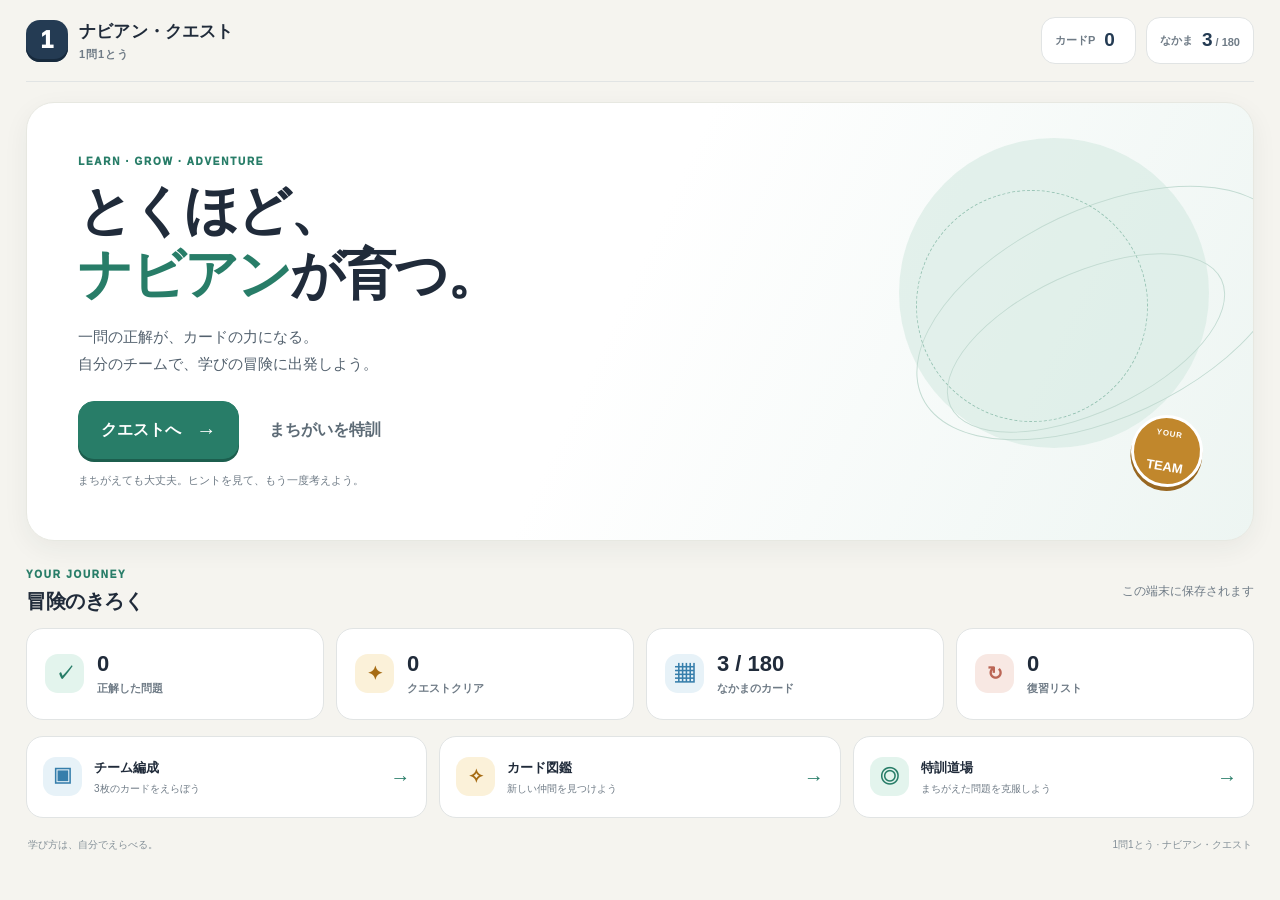
==== quest.html @ 5039669b "カードの見た目と演出を強化: レアリティの輝き（ホロ/虹）・スキルリボン・ダメージ表示と揺れ演出・ランダムパック（3枚/かぶりなし）を追加" ====
<!doctype html>
<html lang="ja">
<head>
  <meta charset="utf-8">
  <meta name="viewport" content="width=device-width,initial-scale=1,viewport-fit=cover">
  <meta name="theme-color" content="#f5f4ef">
  <meta name="description" content="ナビアンのカードと一緒に、問題を解いて冒険しよう。">
  <title>ナビアン・クエスト｜1問1とう</title>
  <link rel="stylesheet" href="css/quest.css">
</head>
<body>
<div class="app-shell">
  <header class="topbar">
    <button class="brand" data-action="home" aria-label="ホームへ">
      <span class="brand-mark">1</span>
      <span class="brand-copy"><strong>ナビアン・クエスト</strong><small>1問1とう</small></span>
    </button>
    <div class="top-stats" aria-label="きろく">
      <div class="top-stat"><span>カードP</span><strong id="topPoints">0</strong></div>
      <div class="top-stat"><span>なかま</span><strong id="topOwned">3<small> / 180</small></strong></div>
    </div>
  </header>

  <main>
    <section id="screen-home" class="screen active" aria-labelledby="homeTitle">
      <div class="hero">
        <div class="hero-copy">
          <p class="eyebrow">LEARN · GROW · ADVENTURE</p>
          <h1 id="homeTitle">とくほど、<br><span>ナビアン</span>が育つ。</h1>
          <p class="hero-lead">一問の正解が、カードの力になる。<br>自分のチームで、学びの冒険に出発しよう。</p>
          <div class="hero-actions">
            <button class="button primary large" data-action="setup"><span>クエストへ</span><span class="button-arrow">→</span></button>
            <button class="button quiet" data-action="training">まちがいを特訓</button>
          </div>
          <p class="hero-note">まちがえても大丈夫。ヒントを見て、もう一度考えよう。</p>
        </div>
        <div class="hero-showcase">
          <div class="hero-orbit orbit-one"></div>
          <div class="hero-orbit orbit-two"></div>
          <div id="heroCardStack" class="hero-card-stack" aria-label="チームのカード"></div>
          <div class="hero-sticker"><span>YOUR</span><strong>TEAM</strong></div>
        </div>
      </div>

      <div class="dashboard">
        <div class="dashboard-heading"><div><p class="eyebrow">YOUR JOURNEY</p><h2>冒険のきろく</h2></div><span class="muted">この端末に保存されます</span></div>
        <div class="stats-grid">
          <article class="stat-card"><span class="stat-icon mint">✓</span><div><strong id="statCorrect">0</strong><span>正解した問題</span></div></article>
          <article class="stat-card"><span class="stat-icon amber">✦</span><div><strong id="statClears">0</strong><span>クエストクリア</span></div></article>
          <article class="stat-card"><span class="stat-icon blue">▦</span><div><strong id="statCollection">3 / 180</strong><span>なかまのカード</span></div></article>
          <article class="stat-card"><span class="stat-icon coral">↻</span><div><strong id="statMistakes">0</strong><span>復習リスト</span></div></article>
        </div>
      </div>

      <div class="home-shortcuts">
        <button class="shortcut-card" data-action="team"><span class="shortcut-icon blue">▣</span><span><strong>チーム編成</strong><small>3枚のカードをえらぼう</small></span><span class="shortcut-arrow">→</span></button>
        <button class="shortcut-card" data-action="collection"><span class="shortcut-icon amber">✧</span><span><strong>カード図鑑</strong><small>新しい仲間を見つけよう</small></span><span class="shortcut-arrow">→</span></button>
        <button class="shortcut-card" data-action="training"><span class="shortcut-icon mint">◎</span><span><strong>特訓道場</strong><small>まちがえた問題を克服しよう</small></span><span class="shortcut-arrow">→</span></button>
      </div>
      <footer class="home-foot"><span>学び方は、自分でえらべる。</span><span>1問1とう · ナビアン・クエスト</span></footer>
    </section>

    <section id="screen-setup" class="screen" aria-labelledby="setupTitle" hidden>
      <div class="page-heading">
        <button class="back-button" data-action="home">← ホーム</button>
        <div><p class="eyebrow">READY FOR ADVENTURE</p><h1 id="setupTitle">どんな冒険に出る？</h1><p class="muted">学年と教科をえらんで、今の自分に合う問題に挑戦しよう。</p></div>
      </div>
      <div class="setup-layout">
        <section class="panel setup-panel">
          <div class="panel-heading"><span class="step-number">01</span><div><h2>学年をえらぶ</h2><p>今遊べる問題から選べます。</p></div></div>
          <div id="gradeChoices" class="grade-choices"></div>
          <div class="panel-heading subject-heading"><span class="step-number">02</span><div><h2>教科をえらぶ</h2><p>ひとつの教科でも、ミックスでもOK。</p></div></div>
          <div id="subjectChoices" class="subject-choices"></div>
          <p id="setupMessage" class="setup-message" aria-live="polite">問題を読み込んでいます。</p>
          <div class="setup-bottom"><div><strong id="setupQuestionCount">5問</strong><span id="setupModeText">・クエストバトル</span></div><button id="startSetupButton" class="button primary large">クエスト開始 <span class="button-arrow">→</span></button></div>
        </section>
        <aside class="panel side-note">
          <div class="side-note-symbol">✦</div><h2>ヒントは、<br>いつでも味方。</h2>
          <p>わからない問題が出たら、ヒントを使って考え直せます。まちがえた問題は特訓帳に残るので、あとから何度でも練習できます。</p>
          <div class="rule-row"><span class="rule-dot green"></span><span>正解でカードPと経験値</span></div>
          <div class="rule-row"><span class="rule-dot yellow"></span><span>得意教科のカードはスキル発動</span></div>
          <div class="rule-row"><span class="rule-dot blue-dot"></span><span>カード集めは自分で選べる</span></div>
        </aside>
      </div>
    </section>

    <section id="screen-battle" class="screen" aria-labelledby="battleTitle" hidden>
      <div class="battle-toolbar">
        <button class="back-button" data-action="leave-run">← やめる</button>
        <div class="battle-title-group"><p class="eyebrow" id="battleModeEyebrow">NAVIAN QUEST</p><h1 id="battleTitle">クエストバトル</h1></div>
        <div class="battle-counter"><strong id="battleQuestionCount">1 / 5</strong><span id="battleSubjectLabel">1年・国語</span></div>
      </div>
      <div class="run-progress" id="runProgress" aria-label="問題の進み具合"></div>
      <div id="battleLayout" class="battle-layout">
        <aside id="enemyPanel" class="panel enemy-panel">
          <div class="panel-heading compact"><div><p class="eyebrow">OPPONENT</p><h2 id="enemyName">ナビアン</h2></div><span id="enemyRank" class="rank-pill">ナビアン</span></div>
          <div id="enemyCard" class="enemy-card"></div>
          <div class="enemy-subject-line"><span>得意教科</span><strong id="enemySubject">算数</strong></div>
          <div class="enemy-health"><div><span>パワー</span><strong><span id="enemyHp">10</span> / <span id="enemyMaxHp">10</span></strong></div><div class="health-track"><i id="enemyHpBar"></i></div></div>
          <p id="enemyStatus" class="enemy-status">正解して、カードの力を見せよう。</p>
        </aside>

        <section class="panel question-panel">
          <div class="question-topline"><span id="questionBadge" class="question-badge">1年・国語</span><span id="comboBadge" class="combo-badge">連続正解 0</span></div>
          <div class="question-number">QUESTION <strong id="questionNumber">01</strong></div>
          <h2 id="questionText" class="question-text">問題を読み込んでいます。</h2>
          <div id="preHint" class="pre-hint" hidden></div>
          <div id="answerChoices" class="answer-choices"></div>
          <div id="feedbackPanel" class="feedback-panel" hidden aria-live="polite">
            <div id="feedbackSymbol" class="feedback-symbol">✓</div>
            <div class="feedback-copy"><strong id="feedbackTitle">正解！</strong><p id="feedbackBody"></p><div id="feedbackActions" class="feedback-actions"></div></div>
          </div>
          <p class="question-footnote">あせらず、問題を最後まで読んでから答えよう。</p>
        </section>

        <aside id="partyPanel" class="panel party-panel">
          <div class="panel-heading compact"><div><p class="eyebrow">YOUR TEAM</p><h2>いっしょに戦う仲間</h2></div></div>
          <p class="party-help" id="partyHelp">問題ごとにカードが交代。正解すると経験値がたまります。</p>
          <div id="teamPower" class="team-power" hidden>
            <div class="team-power-head"><span>チームパワー</span><strong><span id="teamHp">20</span> / <span id="teamMaxHp">20</span></strong></div>
            <div class="health-track team"><i id="teamHpBar"></i></div>
            <p id="teamStatus" class="team-status"></p>
          </div>
          <div id="teamRail" class="team-rail"></div>
          <div id="practiceBuddy" class="practice-buddy" hidden><span class="buddy-mark">◎</span><strong>特訓モード</strong><p>相手も制限時間もありません。覚えることに集中しよう。</p></div>
        </aside>
      </div>
    </section>

    <section id="screen-result" class="screen" aria-labelledby="resultTitle" hidden>
      <div class="result-shell">
        <div id="resultMark" class="result-mark">✦</div><p class="eyebrow" id="resultEyebrow">QUEST REPORT</p>
        <h1 id="resultTitle">クエストクリア！</h1>
        <p id="resultLead" class="result-lead">よくがんばったね。</p>
        <div id="resultStats" class="result-stats"></div>
        <div id="resultLevelUps" class="levelup-list"></div>
        <p id="resultLearningNote" class="result-learning-note"></p>
        <div class="result-actions"><button class="button primary large" data-action="replay">もう一度挑戦 <span class="button-arrow">→</span></button><button class="button secondary" data-action="training">特訓する</button><button class="button quiet" data-action="home">ホームへ</button></div>
      </div>
    </section>

    <section id="screen-training" class="screen" aria-labelledby="trainingTitle" hidden>
      <div class="page-heading">
        <button class="back-button" data-action="home">← ホーム</button>
        <div><p class="eyebrow">LEARN FROM EVERY TRY</p><h1 id="trainingTitle">特訓道場</h1><p class="muted">まちがいは、できるようになるための手がかり。</p></div>
      </div>
      <div class="training-layout">
        <section class="panel training-main">
          <div class="training-intro"><span class="training-emblem">◎</span><div><h2>まちがえた問題を、味方にする。</h2><p>正解できたら、1日後・3日後・7日後…と間隔をあけて復習。忘れにくい力を育てよう。</p></div></div>
          <div class="training-count-line"><strong id="trainingDueCount">0問</strong><span>いま復習する問題</span></div>
          <div id="mistakeList" class="mistake-list"></div>
          <button id="startMistakesButton" class="button primary large full" data-action="practice-mistakes">まちがい問題で特訓 <span class="button-arrow">→</span></button>
        </section>
        <aside class="panel training-options">
          <p class="eyebrow">CHOOSE YOUR PRACTICE</p><h2>教科を選んで練習</h2><p>バトルではなく、問題に集中してじっくり取り組めます。ここでもカードの経験値がたまります。</p><button class="button secondary full" data-action="choose-practice">教科別に特訓する →</button>
        </aside>
      </div>
    </section>

    <section id="screen-team" class="screen" aria-labelledby="teamTitle" hidden>
      <div class="page-heading">
        <button class="back-button" data-action="home">← ホーム</button>
        <div><p class="eyebrow">BUILD YOUR TEAM</p><h1 id="teamTitle">チーム編成</h1><p class="muted">いっしょに冒険するカードを、最大3枚選ぼう。</p></div>
      </div>
      <div class="panel">
        <div class="panel-heading"><div><h2>出発チーム</h2><p id="teamSelectedCount">3 / 3枚 選択中</p></div><button class="button secondary" data-action="collection">カードをさがす →</button></div>
        <div id="teamGrid" class="owned-card-grid"></div>
      </div>
    </section>

    <section id="screen-collection" class="screen" aria-labelledby="collectionTitle" hidden>
      <div class="page-heading">
        <button class="back-button" data-action="home">← ホーム</button>
        <div><p class="eyebrow">NAVIAN LIBRARY</p><h1 id="collectionTitle">ナビアン図鑑</h1><p class="muted">ほしい仲間を選んで集めることも、パックで新しい出会いを楽しむこともできるよ。</p></div>
      </div>
      <div class="panel collection-panel">
        <div class="pack-banner">
          <div class="pack-banner-copy"><strong>🎁 ランダムパック（3枚入り）</strong><p>まだ出会っていない仲間が出てきます。レアなボスナビが出ることも。かぶりは出ません。</p></div>
          <button class="button primary" id="packButton" data-action="buy-pack">100Pでパックを開く</button>
        </div>
        <div class="collection-toolbar">
          <div id="collectionFilters" class="filter-row">
            <button class="filter-chip active" data-filter="all">すべて</button>
            <button class="filter-chip" data-filter="owned">なかま</button>
            <button class="filter-chip" data-filter="unowned">まだ出会っていない</button>
          </div>
          <label class="search-box"><span aria-hidden="true">⌕</span><input id="collectionSearch" type="search" placeholder="名前・教科でさがす" autocomplete="off"></label>
        </div>
        <div class="collection-summary"><span id="collectionCount">180体</span><span>カードP <strong id="collectionPoints">0</strong></span></div>
        <div id="collectionGrid" class="collection-grid"></div>
        <div class="collection-more-wrap"><button id="moreCardsButton" class="button secondary" data-action="more-cards">もっと見る</button></div>
      </div>
    </section>
  </main>
  <div id="packOverlay" class="pack-overlay" hidden>
    <div class="pack-box">
      <p class="eyebrow">RANDOM PACK</p>
      <h2>カードパック</h2>
      <p class="pack-lead">カードをタップして開けよう！</p>
      <div id="packCards" class="pack-cards"></div>
      <div class="pack-actions"><button class="button primary large" data-action="close-pack">仲間を確認する →</button></div>
    </div>
  </div>
  <div id="toast" class="toast" role="status" aria-live="polite"></div>
</div>

<script src="data/subjects.js"></script>
<script src="data/monsters.js"></script>
<script type="module" src="js/quest.js"></script>
</body>
</html>
---- css/quest.css ----
:root{color-scheme:light;--bg:#f5f4ef;--paper:#fff;--ink:#202b3a;--muted:#6f7b86;--line:#e1e4e4;--navy:#243b53;--blue:#367eab;--blue-soft:#e7f2f8;--green:#287d68;--green-soft:#e3f4ed;--amber:#c1872c;--amber-soft:#fbf1d9;--coral:#bb6656;--coral-soft:#f8e8e3;--shadow:0 8px 26px rgba(32,43,58,.06);--radius:22px}
*{box-sizing:border-box}
html{min-height:100%;background:var(--bg);scroll-behavior:smooth}
body{margin:0;min-height:100vh;color:var(--ink);background:var(--bg);font-family:-apple-system,BlinkMacSystemFont,"Hiragino Kaku Gothic ProN","Yu Gothic",Meiryo,sans-serif;line-height:1.5}
button,input{font:inherit}
button{cursor:pointer;touch-action:manipulation}
button:focus-visible,input:focus-visible{outline:3px solid #5aa2d3;outline-offset:3px}
button:disabled{opacity:.44;cursor:not-allowed;transform:none!important;box-shadow:none!important}
[hidden]{display:none!important}
.app-shell{max-width:1320px;margin:0 auto;padding:0 26px 30px}
.topbar{height:82px;display:flex;align-items:center;justify-content:space-between;gap:16px;border-bottom:1px solid var(--line)}
.brand{display:flex;align-items:center;gap:11px;border:0;background:transparent;color:var(--ink);padding:6px 0;text-align:left}
.brand-mark{width:42px;height:42px;display:grid;place-items:center;border-radius:14px;background:var(--navy);color:#fff;font-size:23px;font-weight:1000;box-shadow:inset 0 -3px 0 #172a3d}
.brand-copy{display:grid;gap:1px}.brand-copy strong{font-size:17px;font-weight:900;letter-spacing:.01em}.brand-copy small{font-size:11px;color:var(--muted);font-weight:800;letter-spacing:.09em}
.top-stats{display:flex;gap:10px}.top-stat{display:flex;align-items:center;gap:9px;padding:8px 13px;background:#fff;border:1px solid var(--line);border-radius:14px;min-width:95px}.top-stat span{font-size:11px;color:var(--muted);font-weight:800}.top-stat strong{font-size:19px;color:var(--navy);font-variant-numeric:tabular-nums}.top-stat strong small{font-size:11px;color:var(--muted);font-weight:700}
main{padding-top:20px}.screen{display:none}.screen.active{display:block}
.hero{position:relative;display:grid;grid-template-columns:minmax(0,1.1fr) minmax(320px,.9fr);min-height:340px;overflow:hidden;border:1px solid #e7e8e1;border-radius:28px;background:linear-gradient(115deg,#fff 0%,#fff 48%,#edf5f2 100%);box-shadow:var(--shadow)}
.hero-copy{z-index:2;padding:clamp(28px,4vw,54px) clamp(26px,4vw,54px);align-self:center}.eyebrow{margin:0 0 10px;color:var(--green);font-size:10px;font-weight:1000;letter-spacing:.17em}.hero h1{margin:0;font-size:clamp(33px,4.2vw,54px);line-height:1.18;letter-spacing:-.04em;font-weight:1000}.hero h1 span{color:var(--green)}.hero-lead{margin:17px 0 0;color:#53616e;font-size:15px;line-height:1.8}.hero-actions{display:flex;align-items:center;flex-wrap:wrap;gap:10px;margin-top:24px}.hero-note{margin:13px 0 0;color:var(--muted);font-size:11px}
.hero-showcase{position:relative;min-height:320px;display:grid;place-items:center;overflow:hidden}.hero-showcase:before{content:"";position:absolute;width:310px;height:310px;border-radius:50%;background:#d8ebe4;opacity:.65;right:8%;top:8%}.hero-showcase:after{content:"";position:absolute;width:230px;height:230px;border-radius:50%;border:1px dashed #9ac5b6;right:19%;top:20%}.hero-orbit{position:absolute;z-index:0;border:1px solid #c4dcd3;border-radius:50%;transform:rotate(-25deg)}.orbit-one{width:400px;height:210px;right:-9%;top:24%}.orbit-two{width:300px;height:140px;right:3%;top:39%}
.hero-card-stack{position:relative;z-index:1;display:flex;align-items:center;justify-content:center;width:100%;padding-top:4px}.hero-card{width:clamp(90px,12vw,132px);margin-left:-16px;transform:rotate(var(--tilt,0deg)) translateY(var(--lift,0));filter:drop-shadow(0 12px 10px #2b46501a)}.hero-card:first-child{margin-left:0;--tilt:-12deg;--lift:17px}.hero-card:nth-child(2){z-index:2;--tilt:1deg;--lift:-8px}.hero-card:nth-child(3){--tilt:12deg;--lift:17px}.hero-card .battle-card{width:100%;border-radius:13px}.hero-card-name{display:block;margin-top:5px;text-align:center;font-size:11px;font-weight:900}
.hero-sticker{position:absolute;z-index:3;right:9%;bottom:12%;display:grid;place-items:center;width:72px;height:72px;border:3px solid #fff;border-radius:50%;background:var(--amber);color:#fff;box-shadow:0 4px 0 #986721;transform:rotate(9deg)}.hero-sticker span{font-size:8px;font-weight:900;letter-spacing:.1em}.hero-sticker strong{font-size:13px;line-height:1.1}
.button{min-height:52px;display:inline-flex;align-items:center;justify-content:center;gap:15px;padding:12px 19px;border:1px solid #d9e0e3;border-radius:14px;background:#fff;color:var(--ink);font-weight:900;box-shadow:0 3px 0 #dfe3e4;transition:transform .14s,box-shadow .14s,background .14s}.button:hover:not(:disabled){transform:translateY(-2px);box-shadow:0 5px 0 #dfe3e4}.button:active:not(:disabled){transform:translateY(1px);box-shadow:0 1px 0 #dfe3e4}.button.primary{background:var(--green);border-color:var(--green);color:#fff;box-shadow:0 3px 0 #1c5e4e}.button.primary:hover:not(:disabled){box-shadow:0 5px 0 #1c5e4e}.button.secondary{background:var(--blue-soft);border-color:#d1e5f0;color:#225f84;box-shadow:0 3px 0 #c6dce8}.button.quiet{min-height:44px;border-color:transparent;background:transparent;color:#5d6b76;box-shadow:none}.button.large{min-height:58px;padding:14px 22px;border-radius:16px;font-size:16px}.button.full{width:100%}.button-arrow{font-size:20px;line-height:1}
.dashboard{margin-top:26px}.dashboard-heading,.panel-heading{display:flex;justify-content:space-between;align-items:center;gap:14px}.dashboard-heading{margin-bottom:12px}.dashboard-heading h2,.panel-heading h2{margin:0;font-size:20px;letter-spacing:-.02em}.dashboard-heading .eyebrow{margin-bottom:4px}.muted{color:var(--muted);font-size:12px;line-height:1.7}.stats-grid{display:grid;grid-template-columns:repeat(4,minmax(0,1fr));gap:12px}.stat-card{min-height:92px;display:flex;align-items:center;gap:13px;padding:18px;border:1px solid var(--line);border-radius:17px;background:#fff}.stat-icon,.shortcut-icon{flex:0 0 auto;display:grid;place-items:center;width:39px;height:39px;border-radius:13px;font-weight:1000;font-size:19px}.stat-icon.mint,.shortcut-icon.mint{background:var(--green-soft);color:var(--green)}.stat-icon.amber,.shortcut-icon.amber{background:var(--amber-soft);color:#a66c14}.stat-icon.blue,.shortcut-icon.blue{background:var(--blue-soft);color:var(--blue)}.stat-icon.coral{background:var(--coral-soft);color:var(--coral)}.stat-card div{display:grid;gap:2px}.stat-card strong{font-size:22px;line-height:1.2;font-variant-numeric:tabular-nums}.stat-card span:last-child{font-size:11px;color:var(--muted);font-weight:800}
.home-shortcuts{display:grid;grid-template-columns:repeat(3,minmax(0,1fr));gap:12px;margin-top:16px}.shortcut-card{display:flex;align-items:center;gap:12px;min-height:82px;padding:14px 16px;text-align:left;border:1px solid var(--line);border-radius:17px;background:#fff;color:var(--ink);transition:transform .14s,border-color .14s}.shortcut-card:hover{transform:translateY(-2px);border-color:#c5d7d8}.shortcut-card>span:nth-child(2){display:grid;gap:3px;min-width:0}.shortcut-card strong{font-size:13px}.shortcut-card small{font-size:10px;color:var(--muted)}.shortcut-arrow{margin-left:auto;color:var(--green);font-size:20px}.home-foot{display:flex;justify-content:space-between;gap:15px;margin:19px 2px 0;color:#849098;font-size:10px}
.page-heading{display:grid;grid-template-columns:1fr;gap:12px;margin-bottom:18px}.back-button{width:max-content;min-height:38px;padding:7px 10px;border:1px solid transparent;border-radius:10px;background:transparent;color:#60707b;font-size:12px;font-weight:900;text-align:left}.back-button:hover{background:#e9efec}.page-heading h1{margin:0;font-size:clamp(27px,3vw,36px);letter-spacing:-.035em}.page-heading .eyebrow{margin-bottom:5px}.page-heading .muted{margin:7px 0 0;font-size:13px}
.setup-layout{display:grid;grid-template-columns:minmax(0,1fr) 280px;gap:16px;align-items:stretch}.panel{border:1px solid var(--line);border-radius:22px;background:#fff;box-shadow:var(--shadow);padding:24px}.setup-panel{padding:25px}.panel-heading{justify-content:flex-start}.panel-heading p{margin:4px 0 0;color:var(--muted);font-size:11px}.step-number{width:39px;height:39px;display:grid;place-items:center;flex:0 0 auto;border-radius:13px;background:var(--green-soft);color:var(--green);font-size:13px;font-weight:1000}.grade-choices{display:grid;grid-template-columns:repeat(3,minmax(0,1fr));gap:10px;margin:16px 0 22px}.grade-choice{min-height:64px;border:1px solid var(--line);border-radius:14px;background:#fafbf9;color:var(--ink);font-weight:900;font-size:15px}.grade-choice small{display:block;margin-top:2px;font-size:9px;font-weight:700;color:var(--muted)}.grade-choice.selected{background:var(--green-soft);border:2px solid #5aa78e;color:#1f6e59;box-shadow:inset 0 0 0 1px #fff}.subject-heading{padding-top:4px}.subject-choices{display:grid;grid-template-columns:repeat(3,minmax(0,1fr));gap:10px;margin:16px 0 8px}.subject-choice{min-height:76px;padding:10px;border:1px solid var(--line);border-radius:14px;background:#fbfcfb;color:var(--ink);font-weight:900}.subject-choice .subject-symbol{display:block;margin-bottom:3px;font-size:20px}.subject-choice small{display:block;margin-top:1px;font-size:9px;color:var(--muted);font-weight:700}.subject-choice.selected{background:var(--blue-soft);border:2px solid #71afcf;color:#1f6488}.subject-choice.mix{border-style:dashed}.setup-message{min-height:24px;margin:12px 0 0;color:var(--muted);font-size:11px}.setup-bottom{display:flex;align-items:center;justify-content:space-between;gap:14px;margin-top:12px;padding-top:17px;border-top:1px solid #edf0ee}.setup-bottom>div{display:grid;gap:2px}.setup-bottom strong{font-size:19px}.setup-bottom span{color:var(--muted);font-size:11px}.side-note{position:relative;overflow:hidden;background:#eef5f1;border-color:#d9e9e0;padding:26px}.side-note-symbol{display:grid;place-items:center;width:47px;height:47px;border-radius:15px;background:#d8ebe1;color:var(--green);font-size:26px}.side-note h2{margin:17px 0 12px;font-size:27px;line-height:1.3}.side-note>p{color:#61736d;font-size:12px;line-height:1.9}.rule-row{display:flex;align-items:center;gap:9px;margin-top:13px;font-size:11px;font-weight:800;color:#50625c}.rule-dot{width:9px;height:9px;border-radius:50%;background:var(--green)}.rule-dot.yellow{background:var(--amber)}.rule-dot.blue-dot{background:var(--blue)}
.battle-toolbar{display:grid;grid-template-columns:1fr auto 1fr;align-items:center;gap:14px;min-height:58px}.battle-title-group{text-align:center}.battle-title-group .eyebrow{margin:0 0 1px;font-size:9px}.battle-title-group h1{margin:0;font-size:20px}.battle-counter{justify-self:end;display:grid;gap:1px;text-align:right}.battle-counter strong{font-size:17px;font-variant-numeric:tabular-nums}.battle-counter span{font-size:10px;color:var(--muted)}.run-progress{display:grid;grid-auto-flow:column;grid-auto-columns:1fr;gap:6px;margin:8px 0 13px}.progress-step{height:5px;border-radius:99px;background:#e0e5e4}.progress-step.current{background:#75b9a1}.progress-step.done{background:var(--green)}
.battle-layout{display:grid;grid-template-columns:minmax(185px,.74fr) minmax(360px,1.5fr) minmax(190px,.76fr);gap:13px;align-items:stretch}.enemy-panel,.party-panel,.question-panel{padding:18px;min-width:0}.panel-heading.compact{align-items:flex-start}.panel-heading.compact .eyebrow{font-size:8px;margin-bottom:3px}.panel-heading.compact h2{font-size:16px}.rank-pill{padding:5px 8px;border-radius:99px;background:var(--amber-soft);color:#99691d;font-size:9px;font-weight:900;white-space:nowrap}.enemy-card{width:min(190px,100%);margin:9px auto 8px}.enemy-card .battle-card{width:100%;border-radius:15px}.enemy-card.is-defeated{filter:grayscale(.35);opacity:.58;transform:scale(.94)}.enemy-subject-line,.enemy-health>div:first-child{display:flex;align-items:center;justify-content:space-between;gap:8px}.enemy-subject-line{padding:8px 10px;border-radius:10px;background:#f4f6f3;font-size:10px}.enemy-subject-line span{color:var(--muted)}.enemy-subject-line strong{font-size:11px}.enemy-health{margin-top:14px}.enemy-health>div:first-child{font-size:10px;color:var(--muted);margin-bottom:6px}.enemy-health strong{color:var(--ink);font-variant-numeric:tabular-nums}.health-track{height:9px;border-radius:99px;background:#e8ebea;overflow:hidden}.health-track i{display:block;height:100%;width:100%;border-radius:99px;background:linear-gradient(90deg,#5cac8c,#9bcf85);transition:width .25s}.enemy-status{margin:10px 0 0;color:var(--muted);font-size:10px;line-height:1.6}.question-panel{display:flex;flex-direction:column;min-height:450px}.question-topline{display:flex;align-items:center;justify-content:space-between;gap:8px}.question-badge,.combo-badge{display:inline-flex;align-items:center;min-height:27px;padding:5px 9px;border-radius:99px;background:var(--blue-soft);color:#286d91;font-size:10px;font-weight:900}.combo-badge{background:#f8f2e5;color:#9a7124}.question-number{margin-top:21px;color:#91a0a4;font-size:9px;font-weight:1000;letter-spacing:.15em}.question-number strong{margin-left:6px;color:#b7c3c1;font-size:20px;letter-spacing:0}.question-text{margin:8px 0 18px;font-size:clamp(22px,2.1vw,29px);line-height:1.5;letter-spacing:-.025em;font-weight:900;overflow-wrap:anywhere}.answer-choices{display:grid;grid-template-columns:repeat(2,minmax(0,1fr));gap:9px;margin-top:auto}.answer-choice{display:flex;align-items:center;gap:10px;min-height:61px;padding:12px 13px;border:1px solid #dce4e5;border-radius:14px;background:#fbfcfc;color:var(--ink);font-size:clamp(14px,1.4vw,17px);font-weight:800;text-align:left;box-shadow:0 3px 0 #e2e7e6;transition:background .12s,border-color .12s,transform .12s}.answer-choice:hover:not(:disabled){background:#f0f8f5;border-color:#8dc4af}.answer-choice:active:not(:disabled){transform:translateY(2px);box-shadow:0 1px 0 #e2e7e6}.answer-letter{display:grid;place-items:center;flex:0 0 26px;width:26px;height:26px;border-radius:8px;background:#edf1f0;color:#6c7b7e;font-size:11px;font-weight:1000}.typed-answer-row{display:flex;gap:9px;grid-column:1/-1}.typed-answer-row input{width:100%;min-width:0;min-height:58px;padding:12px;border:1px solid #cfdcdb;border-radius:13px;background:#fff;font-size:20px}.typed-answer-row .button{flex:0 0 auto}.question-footnote{margin:13px 0 0;color:#8a969a;font-size:10px}.feedback-panel{display:flex;gap:12px;margin-top:15px;padding:14px;border:1px solid #cfe7d9;border-radius:15px;background:#eff8f2}.feedback-panel.miss{border-color:#f0dfb8;background:#fcf6e8}.feedback-symbol{display:grid;place-items:center;flex:0 0 30px;width:30px;height:30px;border-radius:10px;background:var(--green);color:white;font-weight:1000}.feedback-panel.miss .feedback-symbol{background:var(--amber)}.feedback-copy{min-width:0;flex:1}.feedback-copy>strong{display:block;font-size:15px}.feedback-copy>p{margin:5px 0 0;font-size:12px;line-height:1.7;white-space:pre-line;color:#53635e}.feedback-actions{display:flex;flex-wrap:wrap;gap:8px;margin-top:10px}.feedback-actions .button{min-height:39px;padding:8px 12px;font-size:11px}.party-help{margin:7px 0 13px;color:var(--muted);font-size:10px;line-height:1.7}.team-rail{display:grid;gap:9px}.battle-team-card{display:grid;grid-template-columns:64px minmax(0,1fr);align-items:center;gap:10px;width:100%;padding:7px;border:1px solid #e2e8e7;border-radius:13px;background:#fcfdfc;text-align:left;color:var(--ink)}.battle-team-card.active{border:2px solid #6fb29a;background:#f0f8f4;padding:6px}.battle-team-art .battle-card{width:64px;border-radius:9px}.battle-team-info{display:grid;gap:3px;min-width:0}.battle-team-info strong{font-size:11px;overflow-wrap:anywhere}.battle-team-info small{font-size:9px;color:var(--muted)}.level-pill{width:max-content;padding:3px 6px;border-radius:99px;background:#f6efd9;color:#946c20;font-size:8px;font-weight:900}.practice-layout{grid-template-columns:minmax(0,1fr) minmax(220px,.45fr)}.practice-layout .question-panel{grid-column:1;grid-row:1}.practice-layout .party-panel{grid-column:2;grid-row:1}.practice-buddy{margin-top:20px;padding:17px;border-radius:16px;background:var(--green-soft);text-align:center}.buddy-mark{display:grid;place-items:center;width:45px;height:45px;margin:0 auto 8px;border-radius:50%;background:#fff;color:var(--green);font-size:25px}.practice-buddy strong{font-size:13px}.practice-buddy p{margin:7px 0 0;color:#55766b;font-size:11px;line-height:1.8}
.result-shell{max-width:760px;margin:18px auto 0;padding:clamp(26px,5vw,52px);border:1px solid var(--line);border-radius:28px;background:#fff;text-align:center;box-shadow:var(--shadow)}.result-mark{display:grid;place-items:center;width:72px;height:72px;margin:0 auto 16px;border-radius:24px;background:var(--green-soft);color:var(--green);font-size:36px}.result-shell .eyebrow{margin-bottom:7px}.result-shell h1{margin:0;font-size:clamp(29px,4vw,42px);letter-spacing:-.035em}.result-lead{margin:11px 0 24px;color:var(--muted);line-height:1.8;font-size:14px}.result-stats{display:grid;grid-template-columns:repeat(3,minmax(0,1fr));gap:10px}.result-stat{padding:16px 10px;border-radius:15px;background:#f5f8f6}.result-stat strong{display:block;font-size:26px;font-variant-numeric:tabular-nums}.result-stat span{font-size:10px;color:var(--muted);font-weight:800}.levelup-list{display:grid;gap:7px;margin-top:14px}.levelup-note{padding:10px;border-radius:12px;background:#fbf1d9;color:#8b641c;font-size:12px;font-weight:900}.result-learning-note{margin:18px 0 0;color:var(--muted);font-size:11px;line-height:1.8;white-space:pre-line}.result-actions{display:flex;justify-content:center;flex-wrap:wrap;gap:10px;margin-top:24px}
.training-layout{display:grid;grid-template-columns:minmax(0,1fr) 280px;gap:16px;align-items:start}.training-main{padding:25px}.training-intro{display:flex;align-items:center;gap:14px;padding:17px;border-radius:17px;background:#eef6f1}.training-emblem{display:grid;place-items:center;flex:0 0 48px;width:48px;height:48px;border-radius:15px;background:#d8ece1;color:var(--green);font-size:28px}.training-intro h2{margin:0;font-size:18px}.training-intro p{margin:5px 0 0;color:#5e746b;font-size:11px;line-height:1.8}.training-count-line{display:flex;align-items:baseline;gap:9px;margin:20px 0 10px}.training-count-line strong{font-size:22px}.training-count-line span{font-size:11px;color:var(--muted)}.mistake-list{display:grid;gap:8px;margin-bottom:18px}.mistake-item{padding:12px 14px;border:1px solid var(--line);border-radius:12px;background:#fff}.mistake-item strong{display:block;font-size:12px;line-height:1.7}.mistake-item small{display:block;margin-top:4px;color:var(--muted);font-size:10px}.empty-state{padding:24px 12px;border:1px dashed #d4dfdb;border-radius:14px;color:var(--muted);font-size:12px;line-height:1.8;text-align:center}.training-options{background:#faf6e9;border-color:#ede0bf;padding:25px}.training-options h2{margin:0;font-size:22px}.training-options>p:not(.eyebrow){color:#7c735e;font-size:12px;line-height:1.9;margin:12px 0 22px}
.owned-card-grid{display:grid;grid-template-columns:repeat(auto-fill,minmax(175px,1fr));gap:12px}.owned-card-item{display:flex;flex-direction:column;gap:10px;padding:13px;border:1px solid var(--line);border-radius:17px;background:#fff}.owned-card-item.is-selected{border:2px solid #75b89e;background:#f7fbf8;padding:12px}.owned-card-art{width:132px;max-width:100%;margin:0 auto}.owned-card-art .battle-card{width:100%;border-radius:14px}.owned-card-info{text-align:center}.owned-card-info strong{display:block;font-size:13px}.owned-card-info small{display:block;margin-top:3px;color:var(--muted);font-size:10px}.owned-card-item .button{width:100%;min-height:42px;padding:8px;font-size:11px}
.collection-panel{padding:21px}.collection-toolbar{display:flex;align-items:center;justify-content:space-between;gap:14px;flex-wrap:wrap}.filter-row{display:flex;gap:6px;flex-wrap:wrap}.filter-chip{min-height:38px;padding:8px 12px;border:1px solid var(--line);border-radius:99px;background:#fff;color:#60707b;font-size:11px;font-weight:900}.filter-chip.active{border-color:#8cbdac;background:var(--green-soft);color:#246c58}.search-box{display:flex;align-items:center;gap:8px;width:min(280px,100%);min-height:40px;padding:0 12px;border:1px solid var(--line);border-radius:12px;background:#fbfcfb}.search-box span{font-size:24px;color:#82908f;line-height:1}.search-box input{width:100%;min-width:0;border:0;outline:0;background:transparent;color:var(--ink);font-size:12px}.collection-summary{display:flex;justify-content:space-between;align-items:center;gap:12px;margin:18px 0 11px;color:var(--muted);font-size:11px}.collection-summary strong{color:var(--ink);font-size:14px}.collection-grid{display:grid;grid-template-columns:repeat(auto-fill,minmax(158px,1fr));gap:12px}.collection-item{display:flex;flex-direction:column;gap:8px;min-width:0;padding:12px;border:1px solid var(--line);border-radius:16px;background:#fff}.collection-item.owned{border-color:#d8e9df;background:#fbfdfb}.collection-art{width:125px;max-width:100%;margin:0 auto}.collection-art .battle-card{width:100%;border-radius:12px}.collection-meta{text-align:center;min-height:45px}.collection-meta strong{display:block;font-size:12px;line-height:1.5;overflow-wrap:anywhere}.collection-meta small{display:block;margin-top:3px;color:var(--muted);font-size:9px}.collection-actions{display:grid;gap:6px;margin-top:auto}.collection-actions .button{min-height:40px;padding:7px;font-size:10px}.collection-more-wrap{text-align:center;margin-top:20px}.collection-more-wrap .button{min-width:180px}
.toast{position:fixed;z-index:50;left:50%;bottom:22px;max-width:calc(100vw - 28px);padding:12px 18px;border-radius:13px;background:#243b53;color:#fff;font-size:12px;font-weight:900;box-shadow:0 8px 28px #1d2d3d2a;opacity:0;transform:translate(-50%,12px);pointer-events:none;transition:opacity .2s,transform .2s}.toast.show{opacity:1;transform:translate(-50%,0)}
.battle-card{position:relative;width:100%;aspect-ratio:3/4;overflow:hidden;border-radius:18px;background:#17233a;isolation:isolate;box-shadow:0 9px 20px #1f34451e;transform:translateZ(0)}.card-art{position:absolute;inset:0;overflow:hidden}.card-bg,.card-frame,.card-monster{position:absolute;inset:0;width:100%;height:100%;object-fit:cover}.card-bg{z-index:0}.card-glow{position:absolute;inset:0;z-index:1;background:radial-gradient(circle at 50% 43%,#fff4,transparent 42%),linear-gradient(180deg,#ffffff0a,#0005);pointer-events:none}.card-monster{z-index:2;object-fit:contain;padding:9% 8% 14%;filter:drop-shadow(0 10px 7px #000b)}.card-frame{z-index:3;object-fit:fill;pointer-events:none}.card-info{position:absolute;z-index:4;left:7%;right:7%;bottom:5%;display:flex;align-items:center;gap:7px;padding:7px 9px;border-radius:10px;background:#07101de8;border:1px solid #fff4;color:#fff;box-shadow:0 4px 14px #0008}.card-info b{overflow:hidden;text-overflow:ellipsis;white-space:nowrap;font-size:12px}.card-rarity{flex:0 0 auto;font-size:8px;font-weight:1000;letter-spacing:.08em;padding:3px 5px;border-radius:5px;background:#ffffff22}.rarity-boss .card-info{background:#1a0c18eb}.rarity-rare .card-info{background:#101a2ceb}.card-subject{position:absolute;top:7px;left:50%;transform:translateX(-50%);z-index:5;min-width:58px;padding:4px 10px;border:1px solid #ffffff66;border-radius:999px;background:#101827e8;color:#fff;font-size:12px;font-weight:1000;text-align:center;box-shadow:0 3px 10px #0006;pointer-events:none}.card-effect{position:absolute;inset:0;z-index:2;pointer-events:none;mix-blend-mode:screen;opacity:0}.is-mini .card-subject{top:4px;font-size:9px;min-width:42px;padding:2px 6px}.is-mini .card-info{display:none}
@media(max-width:1060px){.app-shell{padding:0 18px 24px}.hero-copy{padding:30px}.hero-showcase{min-height:300px}.hero-card{width:clamp(84px,11vw,118px)}.setup-layout,.training-layout{grid-template-columns:minmax(0,1fr) 245px}.battle-layout{grid-template-columns:minmax(160px,.7fr) minmax(320px,1.5fr) minmax(160px,.7fr);gap:9px}.enemy-panel,.party-panel,.question-panel{padding:14px}.battle-team-card{grid-template-columns:52px minmax(0,1fr);gap:7px}.battle-team-art .battle-card{width:52px}.stat-card{padding:14px;gap:9px}}
@media(max-width:820px){.app-shell{padding:0 13px 22px}.topbar{height:70px}.brand-mark{width:38px;height:38px}.brand-copy strong{font-size:14px}.hero{grid-template-columns:1fr minmax(230px,.7fr);min-height:310px}.hero-copy{padding:27px 22px}.hero h1{font-size:clamp(29px,4.7vw,40px)}.hero-lead{font-size:13px}.hero-showcase{min-height:270px}.hero-showcase:before{width:230px;height:230px}.hero-showcase:after{width:200px;height:200px}.hero-card{width:105px;margin-left:-16px}.hero-sticker{width:59px;height:59px;right:5%;bottom:9%}.stats-grid{grid-template-columns:repeat(2,minmax(0,1fr))}.stat-card{min-height:75px}.home-shortcuts{grid-template-columns:1fr}.shortcut-card{min-height:67px}.setup-layout,.training-layout{grid-template-columns:1fr}.side-note{display:none}.battle-toolbar{grid-template-columns:1fr auto}.battle-title-group{grid-column:1/-1;grid-row:1;text-align:left;padding-left:8px}.battle-toolbar>.back-button{grid-column:1;grid-row:2}.battle-counter{grid-column:2;grid-row:2}.battle-layout{grid-template-columns:minmax(0,1fr) minmax(0,1fr)}.question-panel{grid-column:1/-1;grid-row:1;min-height:0;order:1}.enemy-panel{grid-column:1;grid-row:2;order:2}.party-panel{grid-column:2;grid-row:2;order:3}.enemy-card{width:min(145px,100%)}.question-text{font-size:24px;margin-bottom:14px}.answer-choice{min-height:56px}.practice-layout{grid-template-columns:1fr}.practice-layout .question-panel{grid-column:1;grid-row:1}.practice-layout .party-panel{grid-column:1;grid-row:2}.practice-layout .enemy-panel{display:none}.practice-layout .team-rail{grid-template-columns:repeat(3,minmax(0,1fr))}.practice-layout .battle-team-card{grid-template-columns:1fr;text-align:center}.practice-layout .battle-team-art .battle-card{margin:auto}.practice-layout .battle-team-info{justify-items:center}.practice-layout .practice-buddy{display:block!important}.result-shell{margin-top:8px}}
@media(max-width:560px){.app-shell{padding:0 10px 18px}.topbar{height:66px}.brand{gap:8px}.brand-mark{width:34px;height:34px;border-radius:11px;font-size:19px}.brand-copy strong{font-size:12px}.brand-copy small{font-size:9px}.top-stats{gap:5px}.top-stat{min-width:0;gap:6px;padding:7px 8px;border-radius:11px}.top-stat span{font-size:9px}.top-stat strong{font-size:15px}.top-stat strong small{font-size:9px}.hero{grid-template-columns:1fr;min-height:0}.hero-copy{padding:26px 22px 14px}.hero h1{font-size:36px}.hero-lead{font-size:13px}.hero-actions{margin-top:18px}.hero-actions .button.primary{flex:1}.hero-showcase{min-height:210px}.hero-showcase:before{width:200px;height:200px;right:25%;top:0}.hero-showcase:after{width:168px;height:168px;right:32%;top:7%}.hero-card{width:94px;margin-left:-13px}.hero-sticker{right:14%;bottom:7%;width:54px;height:54px}.dashboard{margin-top:20px}.dashboard-heading{align-items:flex-end}.dashboard-heading h2{font-size:17px}.dashboard-heading .muted{max-width:120px;text-align:right;font-size:9px}.stats-grid{gap:8px}.stat-card{padding:11px;gap:8px;min-height:70px}.stat-icon{width:31px;height:31px;border-radius:10px;font-size:15px}.stat-card strong{font-size:18px}.stat-card span:last-child{font-size:9px}.home-shortcuts{gap:8px;margin-top:12px}.shortcut-card{padding:11px;min-height:62px}.shortcut-icon{width:33px;height:33px}.shortcut-card strong{font-size:12px}.shortcut-card small{font-size:9px}.home-foot{font-size:8px}.page-heading{gap:7px;margin-bottom:14px}.page-heading h1{font-size:28px}.page-heading .muted{font-size:11px}.panel{padding:15px;border-radius:17px}.setup-panel,.training-main{padding:16px}.grade-choices{gap:7px;margin:12px 0 17px}.grade-choice{min-height:57px;font-size:13px}.subject-choices{grid-template-columns:repeat(2,minmax(0,1fr));gap:7px;margin-top:12px}.subject-choice{min-height:68px}.setup-bottom{align-items:stretch;flex-direction:column}.setup-bottom .button{width:100%}.battle-toolbar{gap:5px}.battle-title-group h1{font-size:17px}.battle-counter strong{font-size:15px}.run-progress{gap:4px}.battle-layout{grid-template-columns:1fr}.question-panel{grid-column:1;grid-row:1;padding:15px}.enemy-panel{grid-column:1;grid-row:2}.party-panel{grid-column:1;grid-row:3}.question-number{margin-top:16px}.question-text{font-size:22px;line-height:1.45}.answer-choices{gap:7px}.answer-choice{min-height:54px;padding:9px;font-size:13px;gap:7px}.answer-letter{width:22px;height:22px;flex-basis:22px;font-size:9px}.feedback-panel{padding:11px;gap:8px}.feedback-copy>p{font-size:11px}.feedback-actions .button{flex:1}.enemy-panel{display:grid;grid-template-columns:minmax(0,1fr) minmax(100px,.8fr);align-items:center;gap:6px}.enemy-panel .panel-heading{grid-column:1/-1}.enemy-card{grid-column:1;grid-row:2;width:105px;margin:0 auto}.enemy-subject-line,.enemy-health,.enemy-status{grid-column:2}.enemy-subject-line{grid-row:2}.enemy-health{grid-row:3}.enemy-status{grid-row:4}.team-rail{grid-template-columns:repeat(3,minmax(0,1fr));gap:6px}.battle-team-card{grid-template-columns:1fr;text-align:center;padding:6px;gap:5px}.battle-team-card.active{padding:5px}.battle-team-art .battle-card{width:56px;margin:auto}.battle-team-info{justify-items:center}.battle-team-info strong{font-size:9px}.battle-team-info small{font-size:8px}.level-pill{font-size:7px}.practice-layout .team-rail{grid-template-columns:repeat(3,minmax(0,1fr))}.result-shell{padding:24px 15px;border-radius:20px}.result-shell h1{font-size:31px}.result-stats{gap:6px}.result-stat{padding:12px 5px}.result-stat strong{font-size:22px}.result-stat span{font-size:8px}.result-actions{flex-direction:column}.result-actions .button{width:100%}.training-intro{align-items:flex-start;padding:12px}.training-intro h2{font-size:15px}.training-emblem{width:38px;height:38px;flex-basis:38px;font-size:22px}.training-options{padding:17px}.training-options h2{font-size:20px}.owned-card-grid{grid-template-columns:repeat(2,minmax(0,1fr));gap:8px}.owned-card-item{padding:9px}.owned-card-item.is-selected{padding:8px}.owned-card-art{width:105px}.collection-panel{padding:12px}.collection-toolbar{align-items:stretch}.search-box{width:100%}.collection-grid{grid-template-columns:repeat(2,minmax(0,1fr));gap:8px}.collection-item{padding:8px}.collection-art{width:104px}.collection-meta strong{font-size:10px}.collection-actions .button{min-height:38px;padding:6px;font-size:9px}.filter-chip{min-height:34px;padding:6px 9px;font-size:9px}.collection-summary{font-size:10px}.toast{bottom:12px;font-size:11px}}
@media(prefers-reduced-motion:reduce){*,*::before,*::after{scroll-behavior:auto!important;animation-duration:.001ms!important;animation-iteration-count:1!important;transition-duration:.001ms!important}}
/* 手札とチームパワー（カードバトル改修） */
.team-power{margin:0 0 12px;padding:10px;border:1px solid #e2e8e7;border-radius:13px;background:#fcfdfc}
.team-power-head{display:flex;align-items:center;justify-content:space-between;font-size:10px;color:var(--muted);margin-bottom:6px}
.team-power-head strong{color:var(--ink);font-variant-numeric:tabular-nums}
.health-track.team i{background:linear-gradient(90deg,#e8a13c,#f2c14e)}
.team-status{margin:7px 0 0;font-size:9px;color:#7a6742;line-height:1.6}
.team-status:empty{display:none}
.hand-card{display:grid;grid-template-columns:64px minmax(0,1fr);align-items:center;gap:10px;width:100%;padding:7px;border:1px solid #e2e8e7;border-radius:13px;background:#fcfdfc;text-align:left;color:var(--ink);cursor:pointer;font:inherit;transition:transform .12s,border-color .12s,background .12s}
.hand-card:hover:not(:disabled){border-color:#8dc4af;background:#f4faf7}
.hand-card.selected{border:2px solid #3f9d78;background:#eef7f1;padding:6px;transform:translateY(-3px);box-shadow:0 6px 14px #1f34451c}
.hand-card.used{opacity:.48;filter:grayscale(.5)}
.hand-card-art .battle-card{width:64px;border-radius:9px}
.hand-card-info{display:grid;gap:3px;min-width:0}
.hand-card-info strong{font-size:11px;overflow-wrap:anywhere}
.hand-card-info small{font-size:9px;color:var(--muted)}
.skill-chip{width:max-content;max-width:100%;padding:3px 7px;border-radius:99px;background:#eaf2fb;color:#2c5d8a;font-size:9px;font-weight:900;overflow-wrap:anywhere}
.used-label{font-size:9px;font-weight:900;color:#8a6d1d}
.pre-hint{margin:0 0 12px;padding:10px 12px;border:1px dashed #b9a44f;border-radius:12px;background:#fdf8e3;color:#6d5c14;font-size:12px;line-height:1.7;font-weight:700}
.enemy-attacking{animation:enemy-lunge .45s ease}
@keyframes enemy-lunge{0%{transform:translateX(0)}30%{transform:translateX(14px) scale(1.03)}100%{transform:translateX(0)}}
@media(max-width:560px){.hand-card{grid-template-columns:1fr;text-align:center;padding:6px;gap:5px}.hand-card.selected{padding:5px}.hand-card-art .battle-card{width:56px;margin:auto}.hand-card-info{justify-items:center}.hand-card-info strong{font-size:9px}.hand-card-info small{font-size:8px}}
/* カードの輝き・スキルリボン・演出・パック（カード改修） */
.effect-holo .card-effect{opacity:.45;background:linear-gradient(125deg,#ff4cae55,#39e6ff55,#ffe84f44,#8d67ff55,#ff4cae55);background-size:220% 220%;animation:cardHolo 5s ease-in-out infinite alternate}
.effect-rainbow .card-effect{opacity:.7;background:linear-gradient(118deg,#ff006655,#ffd40055,#00dcff66,#6946ff66,#ff4bb866);background-size:240% 240%;animation:cardHolo 3.6s ease-in-out infinite alternate}
.effect-rainbow .card-glow{background:radial-gradient(circle at 50% 43%,#ffffff66,transparent 38%),linear-gradient(135deg,#ffffff22,#ffffff05 42%,#ffffff33)}
.effect-holo .card-monster,.effect-rainbow .card-monster{filter:drop-shadow(0 10px 7px #000b) saturate(1.1)}
@keyframes cardHolo{from{background-position:0% 0%}to{background-position:100% 100%}}
.rarity-boss{box-shadow:0 0 0 2px #e9b949,0 12px 28px #b8860b45,0 9px 20px #1f34451e}
.rarity-rare{box-shadow:0 0 0 2px #9fc3e8,0 10px 24px #3a6ea53d,0 9px 20px #1f34451e}
.card-skill{position:absolute;z-index:6;top:7px;left:7px;padding:3px 8px;border-radius:99px;background:#101827d9;color:#ffd968;font-size:10px;font-weight:1000;box-shadow:0 3px 8px #0006;pointer-events:none}
.enemy-card{position:relative}
.floater{position:absolute;z-index:30;left:50%;top:34%;transform:translate(-50%,0);font-size:26px;font-weight:1000;color:#e2483a;text-shadow:0 2px 0 #fff,0 4px 10px #0003;pointer-events:none;animation:floaterRise .95s ease-out forwards;white-space:nowrap}
.floater.big{font-size:37px;color:#f59e0b}
.floater.heal{color:#2f9e6e;font-size:23px}
.floater.buff{color:#2c5d8a;font-size:19px}
@keyframes floaterRise{0%{opacity:0;transform:translate(-50%,8px) scale(.7)}18%{opacity:1;transform:translate(-50%,0) scale(1.12)}100%{opacity:0;transform:translate(-50%,-52px) scale(1)}}
.hit-shake{animation:hitShake .4s ease}
@keyframes hitShake{0%,100%{transform:translateX(0)}20%{transform:translateX(-7px)}45%{transform:translateX(6px)}70%{transform:translateX(-4px)}}
.hand-card.fired{animation:cardFired .45s ease}
@keyframes cardFired{0%{transform:translateY(-3px)}35%{transform:translateY(-13px) scale(1.045)}100%{transform:translateY(-3px)}}
.pack-banner{display:flex;align-items:center;gap:14px;flex-wrap:wrap;margin-bottom:16px;padding:16px;border:1px solid #eadfc0;border-radius:16px;background:linear-gradient(120deg,#fdf6dd,#fdeec9)}
.pack-banner-copy{flex:1;min-width:200px}
.pack-banner-copy strong{font-size:15px}
.pack-banner-copy p{margin:4px 0 0;color:#7c6c3e;font-size:11px;line-height:1.7}
.pack-overlay{position:fixed;inset:0;z-index:300;display:grid;place-items:center;padding:18px;background:rgb(19 39 71 / 72%)}
.pack-overlay[hidden]{display:none}
.pack-box{width:min(680px,100%);max-height:92vh;overflow:auto;padding:26px;border-radius:24px;background:#fff;text-align:center;box-shadow:0 24px 60px #0007}
.pack-box h2{margin:4px 0 0;font-size:24px}
.pack-lead{margin:8px 0 0;color:var(--muted);font-size:12px}
.pack-cards{display:grid;grid-template-columns:repeat(3,minmax(0,1fr));gap:14px;margin:18px 0}
.pack-slot{position:relative;perspective:700px}
.pack-flip{position:relative;width:100%;aspect-ratio:3/4;transform-style:preserve-3d;transition:transform .6s cubic-bezier(.2,.7,.3,1.25)}
.pack-slot.flipped .pack-flip{transform:rotateY(180deg)}
.pack-face{position:absolute;inset:0;backface-visibility:hidden;-webkit-backface-visibility:hidden;border-radius:16px;overflow:hidden}
.pack-face.front{cursor:pointer;box-shadow:0 10px 22px #0004;border:0;padding:0;background:none;width:100%;height:100%}
.pack-face.front img{width:100%;height:100%;object-fit:cover;display:block}
.pack-face.back{transform:rotateY(180deg)}
.pack-face.back .battle-card{width:100%;height:100%}
.pack-new{position:absolute;z-index:8;top:8px;right:8px;padding:4px 8px;border-radius:99px;background:#e2483a;color:#fff;font-size:10px;font-weight:1000;box-shadow:0 3px 8px #0005}
.pack-bonus{display:grid;place-items:center;gap:4px;height:100%;border:2px dashed #d9c98a;border-radius:16px;background:#fdf8e3;color:#8a6d1d;font-weight:1000;padding:10px;font-size:13px;line-height:1.6}
.pack-bonus small{font-weight:700;color:#a68d45}
@media(max-width:560px){.pack-cards{gap:8px}.pack-box{padding:18px 12px}}
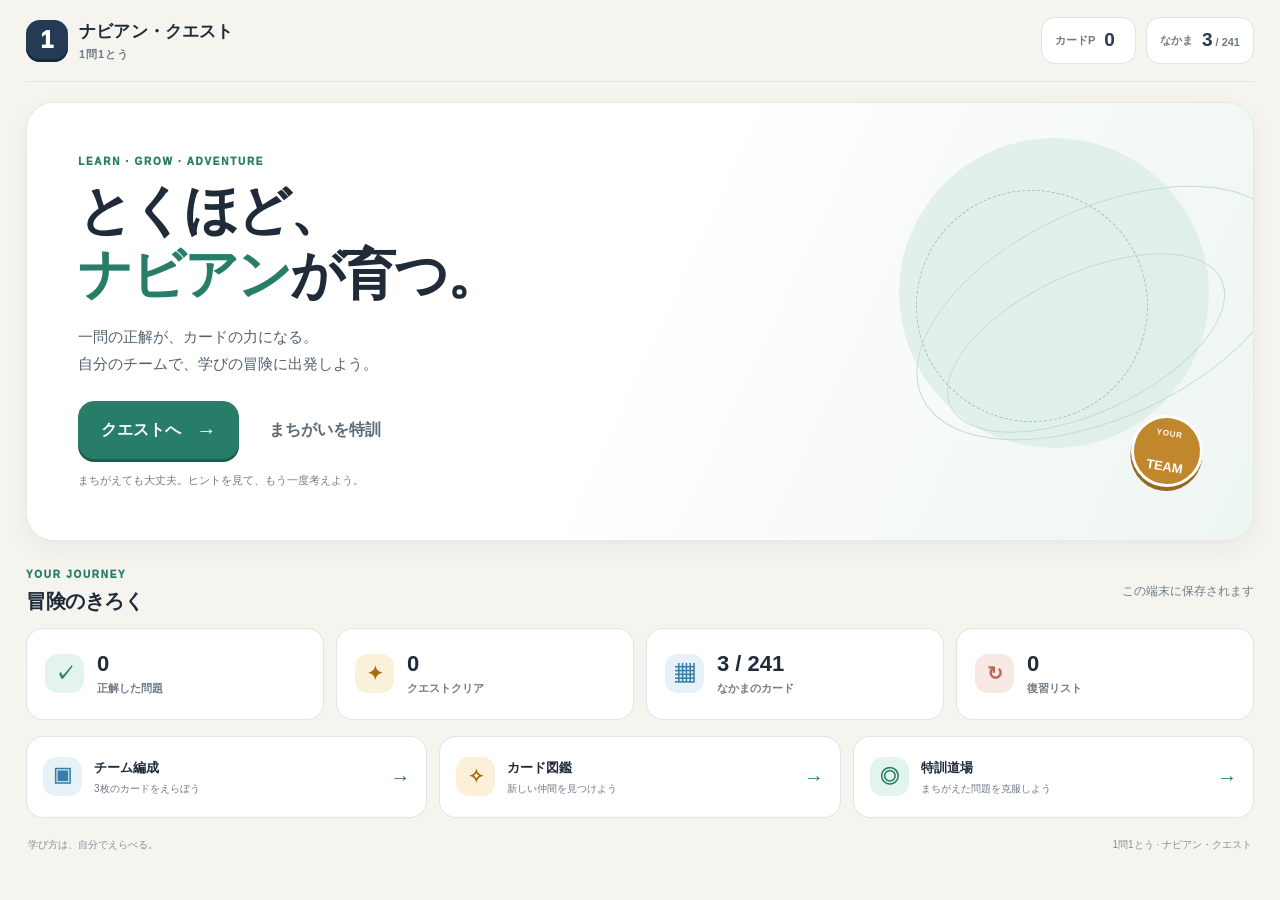
==== commit de3805ed: "グループ4の61体を導入し全241体に。クエストを全3戦・敵を倒すまで制に変更し、敵の強さ表示と次の行動の予告、ためて大攻撃のパターンを追加" ====
--- a/quest.html
+++ b/quest.html
@@ -17,7 +17,7 @@
     </button>
     <div class="top-stats" aria-label="きろく">
       <div class="top-stat"><span>カードP</span><strong id="topPoints">0</strong></div>
-      <div class="top-stat"><span>なかま</span><strong id="topOwned">3<small> / 180</small></strong></div>
+      <div class="top-stat"><span>なかま</span><strong id="topOwned">3<small> / 241</small></strong></div>
     </div>
   </header>
 
@@ -47,7 +47,7 @@
         <div class="stats-grid">
           <article class="stat-card"><span class="stat-icon mint">✓</span><div><strong id="statCorrect">0</strong><span>正解した問題</span></div></article>
           <article class="stat-card"><span class="stat-icon amber">✦</span><div><strong id="statClears">0</strong><span>クエストクリア</span></div></article>
-          <article class="stat-card"><span class="stat-icon blue">▦</span><div><strong id="statCollection">3 / 180</strong><span>なかまのカード</span></div></article>
+          <article class="stat-card"><span class="stat-icon blue">▦</span><div><strong id="statCollection">3 / 241</strong><span>なかまのカード</span></div></article>
           <article class="stat-card"><span class="stat-icon coral">↻</span><div><strong id="statMistakes">0</strong><span>復習リスト</span></div></article>
         </div>
       </div>
@@ -93,11 +93,12 @@
       <div class="run-progress" id="runProgress" aria-label="問題の進み具合"></div>
       <div id="battleLayout" class="battle-layout">
         <aside id="enemyPanel" class="panel enemy-panel">
-          <div class="panel-heading compact"><div><p class="eyebrow">OPPONENT</p><h2 id="enemyName">ナビアン</h2></div><span id="enemyRank" class="rank-pill">ナビアン</span></div>
+          <div class="panel-heading compact"><div><p class="eyebrow">OPPONENT</p><h2 id="enemyName">ナビアン</h2></div><span class="enemy-pills"><span id="enemyWave" class="wave-pill"></span><span id="enemyRank" class="rank-pill">ナビアン</span></span></div>
           <div id="enemyCard" class="enemy-card"></div>
           <div class="enemy-subject-line"><span>得意教科</span><strong id="enemySubject">算数</strong></div>
           <div class="enemy-health"><div><span>パワー</span><strong><span id="enemyHp">10</span> / <span id="enemyMaxHp">10</span></strong></div><div class="health-track"><i id="enemyHpBar"></i></div></div>
           <p id="enemyStatus" class="enemy-status">正解して、カードの力を見せよう。</p>
+          <p id="enemyNext" class="enemy-next"></p>
         </aside>
 
         <section class="panel question-panel">
@@ -186,7 +187,7 @@
           </div>
           <label class="search-box"><span aria-hidden="true">⌕</span><input id="collectionSearch" type="search" placeholder="名前・教科でさがす" autocomplete="off"></label>
         </div>
-        <div class="collection-summary"><span id="collectionCount">180体</span><span>カードP <strong id="collectionPoints">0</strong></span></div>
+        <div class="collection-summary"><span id="collectionCount">241体</span><span>カードP <strong id="collectionPoints">0</strong></span></div>
         <div id="collectionGrid" class="collection-grid"></div>
         <div class="collection-more-wrap"><button id="moreCardsButton" class="button secondary" data-action="more-cards">もっと見る</button></div>
       </div>
--- a/css/quest.css
+++ b/css/quest.css
@@ -98,3 +98,8 @@
 .pack-bonus{display:grid;place-items:center;gap:4px;height:100%;border:2px dashed #d9c98a;border-radius:16px;background:#fdf8e3;color:#8a6d1d;font-weight:1000;padding:10px;font-size:13px;line-height:1.6}
 .pack-bonus small{font-weight:700;color:#a68d45}
 @media(max-width:560px){.pack-cards{gap:8px}.pack-box{padding:18px 12px}}
+/* 敵の見せ方（ウェーブ・予告） */
+.enemy-pills{display:flex;gap:5px;flex-wrap:wrap;justify-content:flex-end}
+.wave-pill{padding:5px 8px;border-radius:99px;background:#e8f0fe;color:#2c5d8a;font-size:9px;font-weight:900;white-space:nowrap}
+.enemy-next{margin:8px 0 0;padding:8px 10px;border-radius:10px;background:#fdf3e0;color:#8a6d1d;font-size:10.5px;font-weight:900;line-height:1.6}
+.enemy-next:empty{display:none}
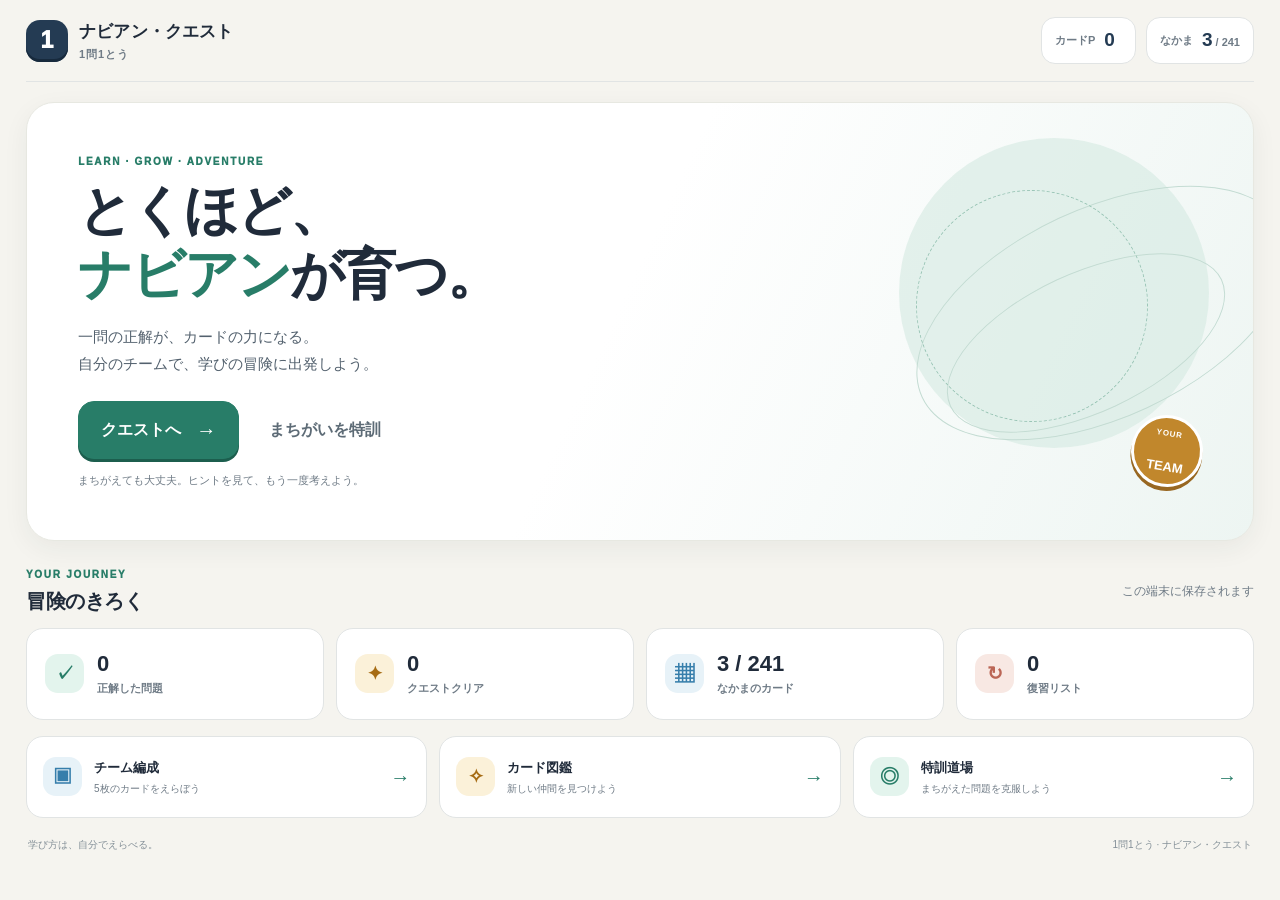
==== commit 01fc931b: "チームを5枚制にし、バトル画面を上段（敵・問題）＋下段（手札5枚の横並び）のカードゲーム配置に変更" ====
--- a/quest.html
+++ b/quest.html
@@ -53,7 +53,7 @@
       </div>
 
       <div class="home-shortcuts">
-        <button class="shortcut-card" data-action="team"><span class="shortcut-icon blue">▣</span><span><strong>チーム編成</strong><small>3枚のカードをえらぼう</small></span><span class="shortcut-arrow">→</span></button>
+        <button class="shortcut-card" data-action="team"><span class="shortcut-icon blue">▣</span><span><strong>チーム編成</strong><small>5枚のカードをえらぼう</small></span><span class="shortcut-arrow">→</span></button>
         <button class="shortcut-card" data-action="collection"><span class="shortcut-icon amber">✧</span><span><strong>カード図鑑</strong><small>新しい仲間を見つけよう</small></span><span class="shortcut-arrow">→</span></button>
         <button class="shortcut-card" data-action="training"><span class="shortcut-icon mint">◎</span><span><strong>特訓道場</strong><small>まちがえた問題を克服しよう</small></span><span class="shortcut-arrow">→</span></button>
       </div>
@@ -161,10 +161,10 @@
     <section id="screen-team" class="screen" aria-labelledby="teamTitle" hidden>
       <div class="page-heading">
         <button class="back-button" data-action="home">← ホーム</button>
-        <div><p class="eyebrow">BUILD YOUR TEAM</p><h1 id="teamTitle">チーム編成</h1><p class="muted">いっしょに冒険するカードを、最大3枚選ぼう。</p></div>
+        <div><p class="eyebrow">BUILD YOUR TEAM</p><h1 id="teamTitle">チーム編成</h1><p class="muted">いっしょに冒険するカードを、最大5枚選ぼう。</p></div>
       </div>
       <div class="panel">
-        <div class="panel-heading"><div><h2>出発チーム</h2><p id="teamSelectedCount">3 / 3枚 選択中</p></div><button class="button secondary" data-action="collection">カードをさがす →</button></div>
+        <div class="panel-heading"><div><h2>出発チーム</h2><p id="teamSelectedCount">3 / 5枚 選択中</p></div><button class="button secondary" data-action="collection">カードをさがす →</button></div>
         <div id="teamGrid" class="owned-card-grid"></div>
       </div>
     </section>
--- a/css/quest.css
+++ b/css/quest.css
@@ -103,3 +103,19 @@
 .wave-pill{padding:5px 8px;border-radius:99px;background:#e8f0fe;color:#2c5d8a;font-size:9px;font-weight:900;white-space:nowrap}
 .enemy-next{margin:8px 0 0;padding:8px 10px;border-radius:10px;background:#fdf3e0;color:#8a6d1d;font-size:10.5px;font-weight:900;line-height:1.6}
 .enemy-next:empty{display:none}
+/* バトル新レイアウト：上段=敵と問題、下段=手札5枚 */
+.battle-layout{grid-template-columns:minmax(215px,.8fr) minmax(0,1.7fr);grid-template-areas:'enemy question' 'party party'}
+.battle-layout .enemy-panel{grid-area:enemy}
+.battle-layout .question-panel{grid-area:question;min-height:380px}
+.battle-layout .party-panel{grid-area:party}
+.battle-layout.practice-layout{grid-template-columns:minmax(0,1fr) minmax(220px,.45fr);grid-template-areas:'question party'}
+.battle-layout.practice-layout .question-panel{grid-area:question;min-height:450px}
+.battle-layout.practice-layout .party-panel{grid-area:party}
+.battle-layout:not(.practice-layout) .team-rail{grid-template-columns:repeat(5,minmax(0,1fr));align-items:stretch}
+.battle-layout:not(.practice-layout) .hand-card{grid-template-columns:1fr;gap:7px;padding:9px}
+.battle-layout:not(.practice-layout) .hand-card.selected{padding:8px}
+.battle-layout:not(.practice-layout) .hand-card-art .battle-card{width:min(102px,100%);margin:0 auto}
+.battle-layout:not(.practice-layout) .team-power{max-width:520px}
+@media(max-width:1060px){.battle-layout{grid-template-columns:minmax(180px,.8fr) minmax(0,1.6fr)}.battle-layout.practice-layout{grid-template-columns:minmax(0,1fr) minmax(220px,.45fr)}}
+@media(max-width:820px){.battle-layout{grid-template-columns:minmax(0,1fr) minmax(0,1fr);grid-template-areas:'question question' 'enemy party'}.battle-layout:not(.practice-layout) .team-rail{grid-template-columns:repeat(5,minmax(96px,1fr));overflow-x:auto;padding-bottom:4px}.battle-layout.practice-layout{grid-template-columns:1fr;grid-template-areas:'question' 'party'}}
+@media(max-width:560px){.battle-layout{grid-template-columns:1fr;grid-template-areas:'question' 'enemy' 'party'}.battle-layout:not(.practice-layout) .team-rail{grid-template-columns:repeat(5,minmax(92px,1fr))}}
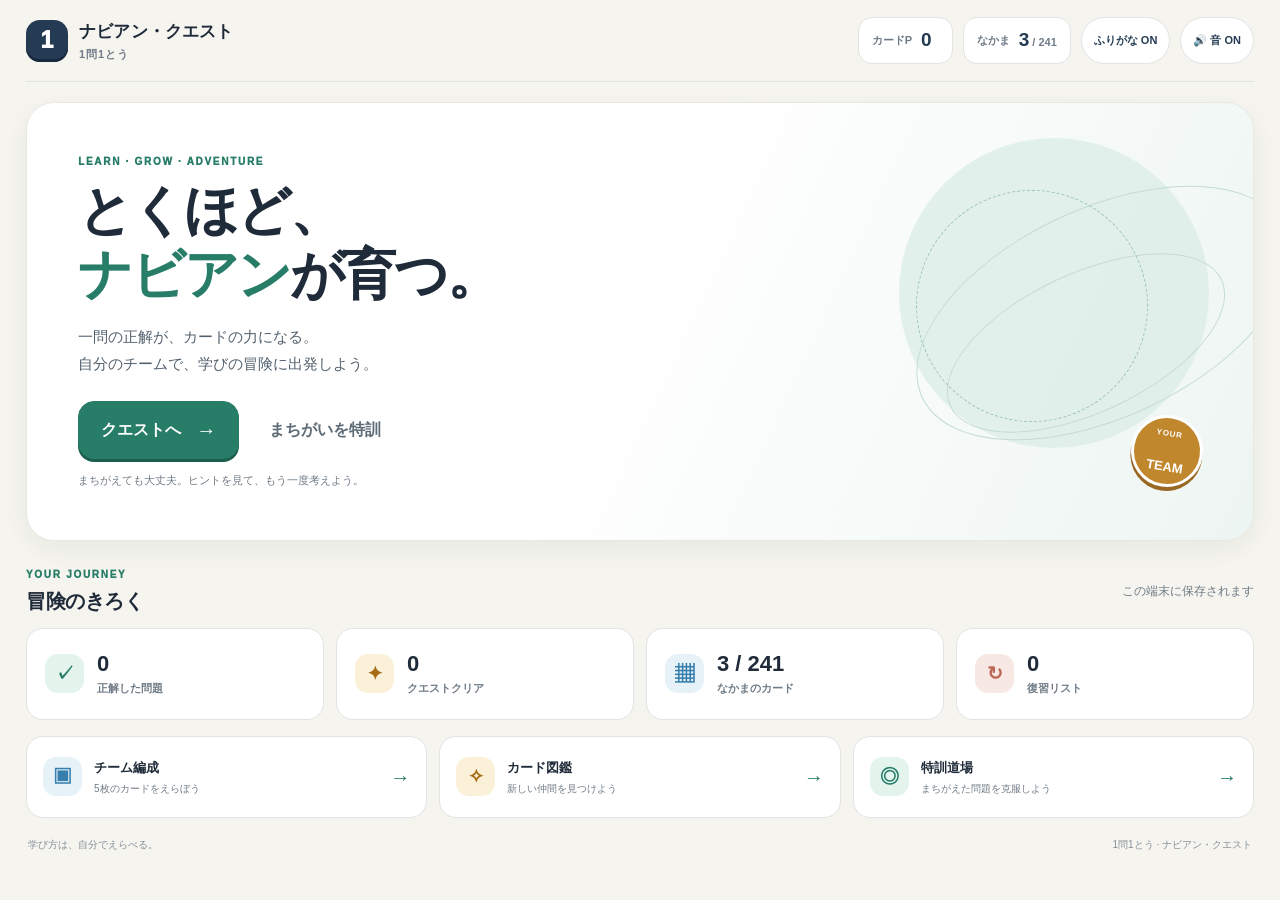
==== commit 2aba4425: "点検対応：経済を1クエスト約30Pに、敵HP引上げ、ひっさつは使ったカードのみ、ふりがな（1・2年）と効果音、問題891問に拡充・重複解消" ====
--- a/quest.html
+++ b/quest.html
@@ -18,6 +18,8 @@
     <div class="top-stats" aria-label="きろく">
       <div class="top-stat"><span>カードP</span><strong id="topPoints">0</strong></div>
       <div class="top-stat"><span>なかま</span><strong id="topOwned">3<small> / 241</small></strong></div>
+      <button class="chip-button" id="furiganaBtn" data-action="toggle-furigana" aria-pressed="true">ふりがな ON</button>
+      <button class="chip-button" id="soundBtn" data-action="toggle-sound" aria-pressed="true">🔊 音 ON</button>
     </div>
   </header>
 
@@ -106,6 +108,7 @@
           <div class="question-number">QUESTION <strong id="questionNumber">01</strong></div>
           <h2 id="questionText" class="question-text">問題を読み込んでいます。</h2>
           <div id="preHint" class="pre-hint" hidden></div>
+          <div id="panelChoices" class="panel-choices" hidden></div>
           <div id="answerChoices" class="answer-choices"></div>
           <div id="feedbackPanel" class="feedback-panel" hidden aria-live="polite">
             <div id="feedbackSymbol" class="feedback-symbol">✓</div>
@@ -172,7 +175,7 @@
     <section id="screen-collection" class="screen" aria-labelledby="collectionTitle" hidden>
       <div class="page-heading">
         <button class="back-button" data-action="home">← ホーム</button>
-        <div><p class="eyebrow">NAVIAN LIBRARY</p><h1 id="collectionTitle">ナビアン図鑑</h1><p class="muted">ほしい仲間を選んで集めることも、パックで新しい出会いを楽しむこともできるよ。</p></div>
+        <div><p class="eyebrow">NAVIAN LIBRARY</p><h1 id="collectionTitle">ナビアン図鑑</h1><p class="muted">カードはランダムパックで仲間になるよ。まだ出会っていない仲間だけが出てきて、かぶりはないよ。</p></div>
       </div>
       <div class="panel collection-panel">
         <div class="pack-banner">
@@ -207,6 +210,7 @@
 
 <script src="data/subjects.js"></script>
 <script src="data/monsters.js"></script>
+<script src="js/furigana.js"></script>
 <script type="module" src="js/quest.js"></script>
 </body>
 </html>
--- a/css/quest.css
+++ b/css/quest.css
@@ -119,3 +119,38 @@
 @media(max-width:1060px){.battle-layout{grid-template-columns:minmax(180px,.8fr) minmax(0,1.6fr)}.battle-layout.practice-layout{grid-template-columns:minmax(0,1fr) minmax(220px,.45fr)}}
 @media(max-width:820px){.battle-layout{grid-template-columns:minmax(0,1fr) minmax(0,1fr);grid-template-areas:'question question' 'enemy party'}.battle-layout:not(.practice-layout) .team-rail{grid-template-columns:repeat(5,minmax(96px,1fr));overflow-x:auto;padding-bottom:4px}.battle-layout.practice-layout{grid-template-columns:1fr;grid-template-areas:'question' 'party'}}
 @media(max-width:560px){.battle-layout{grid-template-columns:1fr;grid-template-areas:'question' 'enemy' 'party'}.battle-layout:not(.practice-layout) .team-rail{grid-template-columns:repeat(5,minmax(92px,1fr))}}
+/* パネル選択とひっさつチャージ */
+.panel-choice-unuseds{display:flex;align-items:stretch;gap:8px;margin:0 0 12px;flex-wrap:wrap}
+.panel-choice-unuseds[hidden]{display:none}
+.panel-choice-unuseds-label{display:flex;align-items:center;font-size:10px;font-weight:1000;color:#8a6d1d;letter-spacing:.04em}
+.panel-choice-unused{flex:1;min-width:104px;display:grid;justify-items:center;gap:3px;padding:9px 8px;border:2px solid #e3ddc8;border-radius:13px;background:#fdfaf0;color:var(--ink);cursor:pointer;font:inherit;transition:transform .1s,border-color .1s,background .1s}
+.panel-choice-unused:hover{transform:translateY(-2px)}
+.panel-choice-unused.selected{border-color:#e9a13c;background:#fdf0d3;box-shadow:0 5px 12px #b8860b30}
+.panel-choice-unused strong{font-size:12px}
+.panel-choice-unused small{font-size:9px;color:var(--muted);font-weight:800}
+.panel-orbs{display:flex;gap:4px}
+.panel-orbs i{width:13px;height:13px;border-radius:50%;background:#cbd5e1;box-shadow:inset 0 -2px 3px #0002}
+.panel-choice-unused.colors-1 .panel-orbs i{background:#38bdf8}
+.panel-choice-unused.colors-2 .panel-orbs i{background:#4ade80}
+.panel-choice-unused.colors-2 .panel-orbs i:last-child{background:#38bdf8}
+.panel-choice-unused.colors-3 .panel-orbs i{background:#fb923c}
+.panel-choice-unused.colors-3 .panel-orbs i:nth-child(2){background:#4ade80}
+.panel-choice-unused.colors-3 .panel-orbs i:nth-child(3){background:#38bdf8}
+.charge-pips{font-size:9px;font-weight:900;color:#a8a88f;letter-spacing:.14em}
+.charge-pips.full{color:#d97706}
+.hand-card.charged{border-color:#e9b949;animation:chargedPulse 1.2s ease-in-out infinite}
+@keyframes chargedPulse{0%,100%{box-shadow:0 0 0 2px #e9b94955,0 8px 18px #b8860b30}50%{box-shadow:0 0 0 4px #e9b94988,0 8px 22px #b8860b4d}}
+/* パネルはランダム決定の静的表示 */
+.panel-indicator{display:flex;align-items:center;gap:9px;padding:8px 14px;border:2px solid #e9dfc4;border-radius:13px;background:#fdfaf0;font-size:12px}
+.panel-indicator.colors-1 .panel-orbs i{background:#38bdf8}
+.panel-indicator.colors-2 .panel-orbs i{background:#4ade80}
+.panel-indicator.colors-2 .panel-orbs i:last-child{background:#38bdf8}
+.panel-indicator.colors-3 .panel-orbs i{background:#fb923c}
+.panel-indicator.colors-3 .panel-orbs i:nth-child(2){background:#4ade80}
+.panel-indicator.colors-3 .panel-orbs i:nth-child(3){background:#38bdf8}
+.pack-hint{display:inline-flex;align-items:center;min-height:40px;padding:8px 12px;border-radius:999px;background:#fdf0d3;color:#8a6d1d;font-size:11px;font-weight:900}
+/* ヘッダーの切替ボタンとふりがな */
+.chip-button{display:inline-flex;align-items:center;min-height:38px;padding:7px 12px;border:1px solid var(--line);border-radius:999px;background:#fff;color:var(--navy);font:inherit;font-size:11px;font-weight:900;cursor:pointer;white-space:nowrap}
+.chip-button[aria-pressed="false"]{color:var(--muted);background:#f6f4ec}
+ruby rt{font-size:.52em;color:#7a6a3a;font-weight:700}
+@media(max-width:560px){.chip-button{min-height:30px;padding:5px 8px;font-size:9px}.enemy-panel .enemy-status{grid-column:1/-1}.enemy-panel .enemy-next{grid-column:1/-1}}
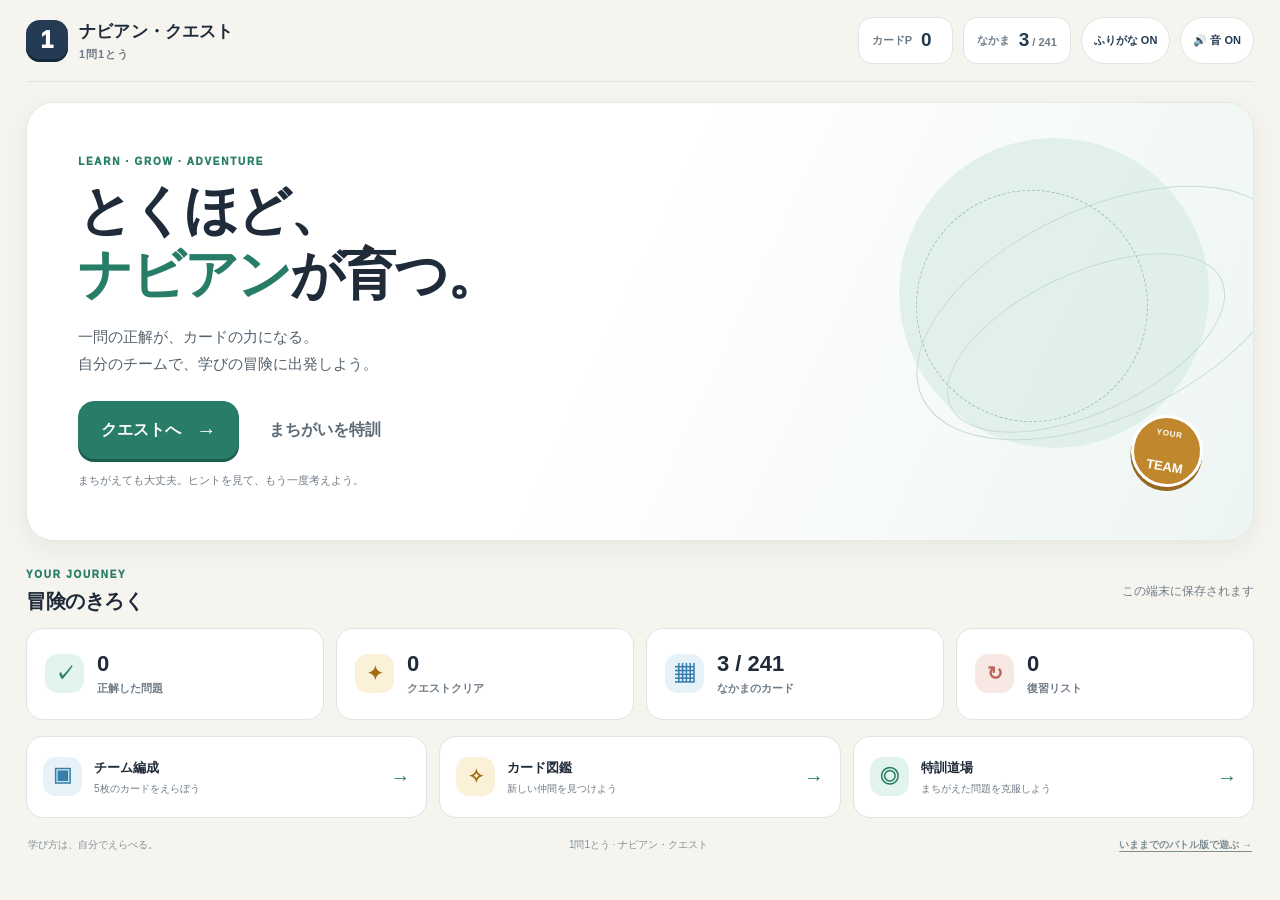
==== commit e95212ad: "ナビアン・クエストを正式版に：トップページをクエスト版へ切り替え、従来版はbattle.htmlに残す。quest.htmlはトップへの案内に変更" ====
--- a/quest.html
+++ b/quest.html
@@ -1,216 +1,13 @@
-<!doctype html>
+<!DOCTYPE html>
 <html lang="ja">
 <head>
-  <meta charset="utf-8">
-  <meta name="viewport" content="width=device-width,initial-scale=1,viewport-fit=cover">
-  <meta name="theme-color" content="#f5f4ef">
-  <meta name="description" content="ナビアンのカードと一緒に、問題を解いて冒険しよう。">
-  <title>ナビアン・クエスト｜1問1とう</title>
-  <link rel="stylesheet" href="css/quest.css">
+<meta charset="UTF-8">
+<meta name="viewport" content="width=device-width, initial-scale=1.0">
+<meta http-equiv="refresh" content="0; url=./index.html">
+<title>ナビアン・クエスト｜1問1とう</title>
+<script>location.replace('./index.html');</script>
 </head>
 <body>
-<div class="app-shell">
-  <header class="topbar">
-    <button class="brand" data-action="home" aria-label="ホームへ">
-      <span class="brand-mark">1</span>
-      <span class="brand-copy"><strong>ナビアン・クエスト</strong><small>1問1とう</small></span>
-    </button>
-    <div class="top-stats" aria-label="きろく">
-      <div class="top-stat"><span>カードP</span><strong id="topPoints">0</strong></div>
-      <div class="top-stat"><span>なかま</span><strong id="topOwned">3<small> / 241</small></strong></div>
-      <button class="chip-button" id="furiganaBtn" data-action="toggle-furigana" aria-pressed="true">ふりがな ON</button>
-      <button class="chip-button" id="soundBtn" data-action="toggle-sound" aria-pressed="true">🔊 音 ON</button>
-    </div>
-  </header>
-
-  <main>
-    <section id="screen-home" class="screen active" aria-labelledby="homeTitle">
-      <div class="hero">
-        <div class="hero-copy">
-          <p class="eyebrow">LEARN · GROW · ADVENTURE</p>
-          <h1 id="homeTitle">とくほど、<br><span>ナビアン</span>が育つ。</h1>
-          <p class="hero-lead">一問の正解が、カードの力になる。<br>自分のチームで、学びの冒険に出発しよう。</p>
-          <div class="hero-actions">
-            <button class="button primary large" data-action="setup"><span>クエストへ</span><span class="button-arrow">→</span></button>
-            <button class="button quiet" data-action="training">まちがいを特訓</button>
-          </div>
-          <p class="hero-note">まちがえても大丈夫。ヒントを見て、もう一度考えよう。</p>
-        </div>
-        <div class="hero-showcase">
-          <div class="hero-orbit orbit-one"></div>
-          <div class="hero-orbit orbit-two"></div>
-          <div id="heroCardStack" class="hero-card-stack" aria-label="チームのカード"></div>
-          <div class="hero-sticker"><span>YOUR</span><strong>TEAM</strong></div>
-        </div>
-      </div>
-
-      <div class="dashboard">
-        <div class="dashboard-heading"><div><p class="eyebrow">YOUR JOURNEY</p><h2>冒険のきろく</h2></div><span class="muted">この端末に保存されます</span></div>
-        <div class="stats-grid">
-          <article class="stat-card"><span class="stat-icon mint">✓</span><div><strong id="statCorrect">0</strong><span>正解した問題</span></div></article>
-          <article class="stat-card"><span class="stat-icon amber">✦</span><div><strong id="statClears">0</strong><span>クエストクリア</span></div></article>
-          <article class="stat-card"><span class="stat-icon blue">▦</span><div><strong id="statCollection">3 / 241</strong><span>なかまのカード</span></div></article>
-          <article class="stat-card"><span class="stat-icon coral">↻</span><div><strong id="statMistakes">0</strong><span>復習リスト</span></div></article>
-        </div>
-      </div>
-
-      <div class="home-shortcuts">
-        <button class="shortcut-card" data-action="team"><span class="shortcut-icon blue">▣</span><span><strong>チーム編成</strong><small>5枚のカードをえらぼう</small></span><span class="shortcut-arrow">→</span></button>
-        <button class="shortcut-card" data-action="collection"><span class="shortcut-icon amber">✧</span><span><strong>カード図鑑</strong><small>新しい仲間を見つけよう</small></span><span class="shortcut-arrow">→</span></button>
-        <button class="shortcut-card" data-action="training"><span class="shortcut-icon mint">◎</span><span><strong>特訓道場</strong><small>まちがえた問題を克服しよう</small></span><span class="shortcut-arrow">→</span></button>
-      </div>
-      <footer class="home-foot"><span>学び方は、自分でえらべる。</span><span>1問1とう · ナビアン・クエスト</span></footer>
-    </section>
-
-    <section id="screen-setup" class="screen" aria-labelledby="setupTitle" hidden>
-      <div class="page-heading">
-        <button class="back-button" data-action="home">← ホーム</button>
-        <div><p class="eyebrow">READY FOR ADVENTURE</p><h1 id="setupTitle">どんな冒険に出る？</h1><p class="muted">学年と教科をえらんで、今の自分に合う問題に挑戦しよう。</p></div>
-      </div>
-      <div class="setup-layout">
-        <section class="panel setup-panel">
-          <div class="panel-heading"><span class="step-number">01</span><div><h2>学年をえらぶ</h2><p>今遊べる問題から選べます。</p></div></div>
-          <div id="gradeChoices" class="grade-choices"></div>
-          <div class="panel-heading subject-heading"><span class="step-number">02</span><div><h2>教科をえらぶ</h2><p>ひとつの教科でも、ミックスでもOK。</p></div></div>
-          <div id="subjectChoices" class="subject-choices"></div>
-          <p id="setupMessage" class="setup-message" aria-live="polite">問題を読み込んでいます。</p>
-          <div class="setup-bottom"><div><strong id="setupQuestionCount">5問</strong><span id="setupModeText">・クエストバトル</span></div><button id="startSetupButton" class="button primary large">クエスト開始 <span class="button-arrow">→</span></button></div>
-        </section>
-        <aside class="panel side-note">
-          <div class="side-note-symbol">✦</div><h2>ヒントは、<br>いつでも味方。</h2>
-          <p>わからない問題が出たら、ヒントを使って考え直せます。まちがえた問題は特訓帳に残るので、あとから何度でも練習できます。</p>
-          <div class="rule-row"><span class="rule-dot green"></span><span>正解でカードPと経験値</span></div>
-          <div class="rule-row"><span class="rule-dot yellow"></span><span>得意教科のカードはスキル発動</span></div>
-          <div class="rule-row"><span class="rule-dot blue-dot"></span><span>カード集めは自分で選べる</span></div>
-        </aside>
-      </div>
-    </section>
-
-    <section id="screen-battle" class="screen" aria-labelledby="battleTitle" hidden>
-      <div class="battle-toolbar">
-        <button class="back-button" data-action="leave-run">← やめる</button>
-        <div class="battle-title-group"><p class="eyebrow" id="battleModeEyebrow">NAVIAN QUEST</p><h1 id="battleTitle">クエストバトル</h1></div>
-        <div class="battle-counter"><strong id="battleQuestionCount">1 / 5</strong><span id="battleSubjectLabel">1年・国語</span></div>
-      </div>
-      <div class="run-progress" id="runProgress" aria-label="問題の進み具合"></div>
-      <div id="battleLayout" class="battle-layout">
-        <aside id="enemyPanel" class="panel enemy-panel">
-          <div class="panel-heading compact"><div><p class="eyebrow">OPPONENT</p><h2 id="enemyName">ナビアン</h2></div><span class="enemy-pills"><span id="enemyWave" class="wave-pill"></span><span id="enemyRank" class="rank-pill">ナビアン</span></span></div>
-          <div id="enemyCard" class="enemy-card"></div>
-          <div class="enemy-subject-line"><span>得意教科</span><strong id="enemySubject">算数</strong></div>
-          <div class="enemy-health"><div><span>パワー</span><strong><span id="enemyHp">10</span> / <span id="enemyMaxHp">10</span></strong></div><div class="health-track"><i id="enemyHpBar"></i></div></div>
-          <p id="enemyStatus" class="enemy-status">正解して、カードの力を見せよう。</p>
-          <p id="enemyNext" class="enemy-next"></p>
-        </aside>
-
-        <section class="panel question-panel">
-          <div class="question-topline"><span id="questionBadge" class="question-badge">1年・国語</span><span id="comboBadge" class="combo-badge">連続正解 0</span></div>
-          <div class="question-number">QUESTION <strong id="questionNumber">01</strong></div>
-          <h2 id="questionText" class="question-text">問題を読み込んでいます。</h2>
-          <div id="preHint" class="pre-hint" hidden></div>
-          <div id="panelChoices" class="panel-choices" hidden></div>
-          <div id="answerChoices" class="answer-choices"></div>
-          <div id="feedbackPanel" class="feedback-panel" hidden aria-live="polite">
-            <div id="feedbackSymbol" class="feedback-symbol">✓</div>
-            <div class="feedback-copy"><strong id="feedbackTitle">正解！</strong><p id="feedbackBody"></p><div id="feedbackActions" class="feedback-actions"></div></div>
-          </div>
-          <p class="question-footnote">あせらず、問題を最後まで読んでから答えよう。</p>
-        </section>
-
-        <aside id="partyPanel" class="panel party-panel">
-          <div class="panel-heading compact"><div><p class="eyebrow">YOUR TEAM</p><h2>いっしょに戦う仲間</h2></div></div>
-          <p class="party-help" id="partyHelp">問題ごとにカードが交代。正解すると経験値がたまります。</p>
-          <div id="teamPower" class="team-power" hidden>
-            <div class="team-power-head"><span>チームパワー</span><strong><span id="teamHp">20</span> / <span id="teamMaxHp">20</span></strong></div>
-            <div class="health-track team"><i id="teamHpBar"></i></div>
-            <p id="teamStatus" class="team-status"></p>
-          </div>
-          <div id="teamRail" class="team-rail"></div>
-          <div id="practiceBuddy" class="practice-buddy" hidden><span class="buddy-mark">◎</span><strong>特訓モード</strong><p>相手も制限時間もありません。覚えることに集中しよう。</p></div>
-        </aside>
-      </div>
-    </section>
-
-    <section id="screen-result" class="screen" aria-labelledby="resultTitle" hidden>
-      <div class="result-shell">
-        <div id="resultMark" class="result-mark">✦</div><p class="eyebrow" id="resultEyebrow">QUEST REPORT</p>
-        <h1 id="resultTitle">クエストクリア！</h1>
-        <p id="resultLead" class="result-lead">よくがんばったね。</p>
-        <div id="resultStats" class="result-stats"></div>
-        <div id="resultLevelUps" class="levelup-list"></div>
-        <p id="resultLearningNote" class="result-learning-note"></p>
-        <div class="result-actions"><button class="button primary large" data-action="replay">もう一度挑戦 <span class="button-arrow">→</span></button><button class="button secondary" data-action="training">特訓する</button><button class="button quiet" data-action="home">ホームへ</button></div>
-      </div>
-    </section>
-
-    <section id="screen-training" class="screen" aria-labelledby="trainingTitle" hidden>
-      <div class="page-heading">
-        <button class="back-button" data-action="home">← ホーム</button>
-        <div><p class="eyebrow">LEARN FROM EVERY TRY</p><h1 id="trainingTitle">特訓道場</h1><p class="muted">まちがいは、できるようになるための手がかり。</p></div>
-      </div>
-      <div class="training-layout">
-        <section class="panel training-main">
-          <div class="training-intro"><span class="training-emblem">◎</span><div><h2>まちがえた問題を、味方にする。</h2><p>正解できたら、1日後・3日後・7日後…と間隔をあけて復習。忘れにくい力を育てよう。</p></div></div>
-          <div class="training-count-line"><strong id="trainingDueCount">0問</strong><span>いま復習する問題</span></div>
-          <div id="mistakeList" class="mistake-list"></div>
-          <button id="startMistakesButton" class="button primary large full" data-action="practice-mistakes">まちがい問題で特訓 <span class="button-arrow">→</span></button>
-        </section>
-        <aside class="panel training-options">
-          <p class="eyebrow">CHOOSE YOUR PRACTICE</p><h2>教科を選んで練習</h2><p>バトルではなく、問題に集中してじっくり取り組めます。ここでもカードの経験値がたまります。</p><button class="button secondary full" data-action="choose-practice">教科別に特訓する →</button>
-        </aside>
-      </div>
-    </section>
-
-    <section id="screen-team" class="screen" aria-labelledby="teamTitle" hidden>
-      <div class="page-heading">
-        <button class="back-button" data-action="home">← ホーム</button>
-        <div><p class="eyebrow">BUILD YOUR TEAM</p><h1 id="teamTitle">チーム編成</h1><p class="muted">いっしょに冒険するカードを、最大5枚選ぼう。</p></div>
-      </div>
-      <div class="panel">
-        <div class="panel-heading"><div><h2>出発チーム</h2><p id="teamSelectedCount">3 / 5枚 選択中</p></div><button class="button secondary" data-action="collection">カードをさがす →</button></div>
-        <div id="teamGrid" class="owned-card-grid"></div>
-      </div>
-    </section>
-
-    <section id="screen-collection" class="screen" aria-labelledby="collectionTitle" hidden>
-      <div class="page-heading">
-        <button class="back-button" data-action="home">← ホーム</button>
-        <div><p class="eyebrow">NAVIAN LIBRARY</p><h1 id="collectionTitle">ナビアン図鑑</h1><p class="muted">カードはランダムパックで仲間になるよ。まだ出会っていない仲間だけが出てきて、かぶりはないよ。</p></div>
-      </div>
-      <div class="panel collection-panel">
-        <div class="pack-banner">
-          <div class="pack-banner-copy"><strong>🎁 ランダムパック（3枚入り）</strong><p>まだ出会っていない仲間が出てきます。レアなボスナビが出ることも。かぶりは出ません。</p></div>
-          <button class="button primary" id="packButton" data-action="buy-pack">100Pでパックを開く</button>
-        </div>
-        <div class="collection-toolbar">
-          <div id="collectionFilters" class="filter-row">
-            <button class="filter-chip active" data-filter="all">すべて</button>
-            <button class="filter-chip" data-filter="owned">なかま</button>
-            <button class="filter-chip" data-filter="unowned">まだ出会っていない</button>
-          </div>
-          <label class="search-box"><span aria-hidden="true">⌕</span><input id="collectionSearch" type="search" placeholder="名前・教科でさがす" autocomplete="off"></label>
-        </div>
-        <div class="collection-summary"><span id="collectionCount">241体</span><span>カードP <strong id="collectionPoints">0</strong></span></div>
-        <div id="collectionGrid" class="collection-grid"></div>
-        <div class="collection-more-wrap"><button id="moreCardsButton" class="button secondary" data-action="more-cards">もっと見る</button></div>
-      </div>
-    </section>
-  </main>
-  <div id="packOverlay" class="pack-overlay" hidden>
-    <div class="pack-box">
-      <p class="eyebrow">RANDOM PACK</p>
-      <h2>カードパック</h2>
-      <p class="pack-lead">カードをタップして開けよう！</p>
-      <div id="packCards" class="pack-cards"></div>
-      <div class="pack-actions"><button class="button primary large" data-action="close-pack">仲間を確認する →</button></div>
-    </div>
-  </div>
-  <div id="toast" class="toast" role="status" aria-live="polite"></div>
-</div>
-
-<script src="data/subjects.js"></script>
-<script src="data/monsters.js"></script>
-<script src="js/furigana.js"></script>
-<script type="module" src="js/quest.js"></script>
+<p>ナビアン・クエストはトップページに移りました。<a href="./index.html">こちらを開いてください</a>。</p>
 </body>
 </html>
